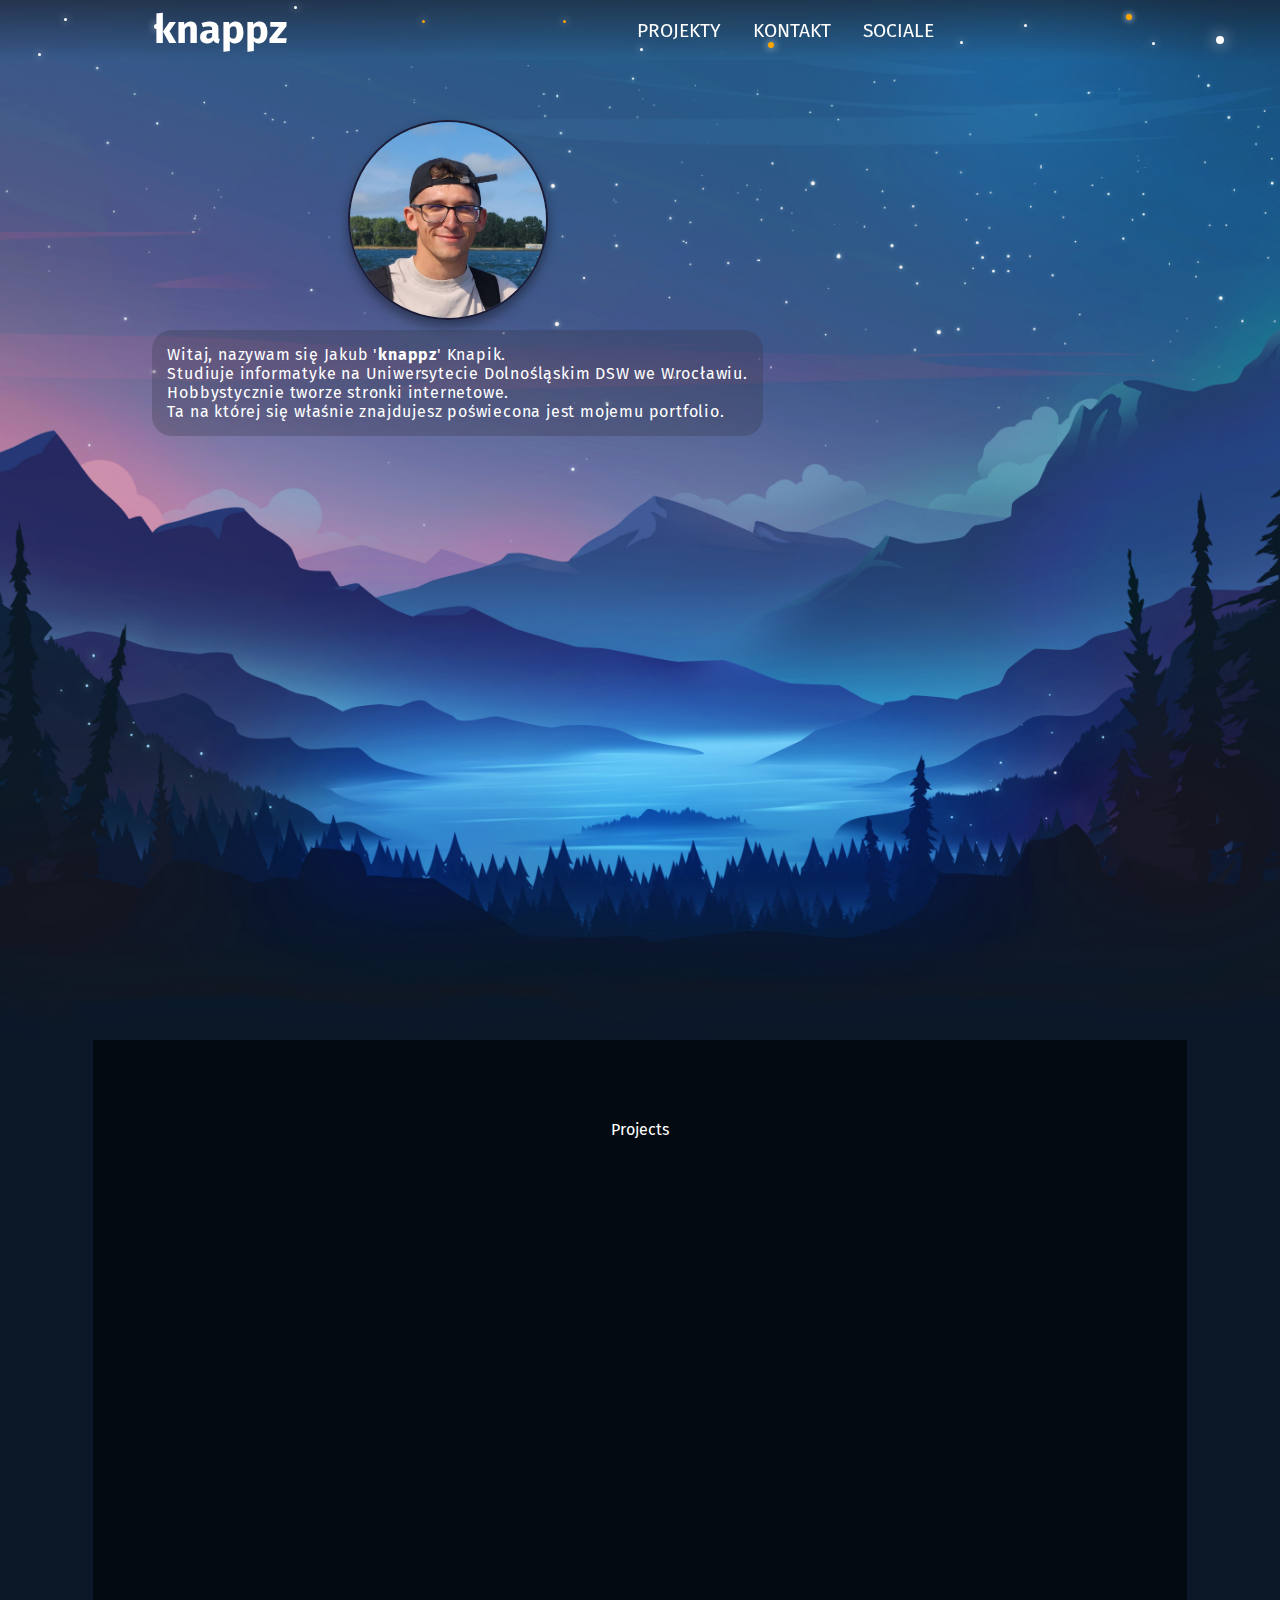
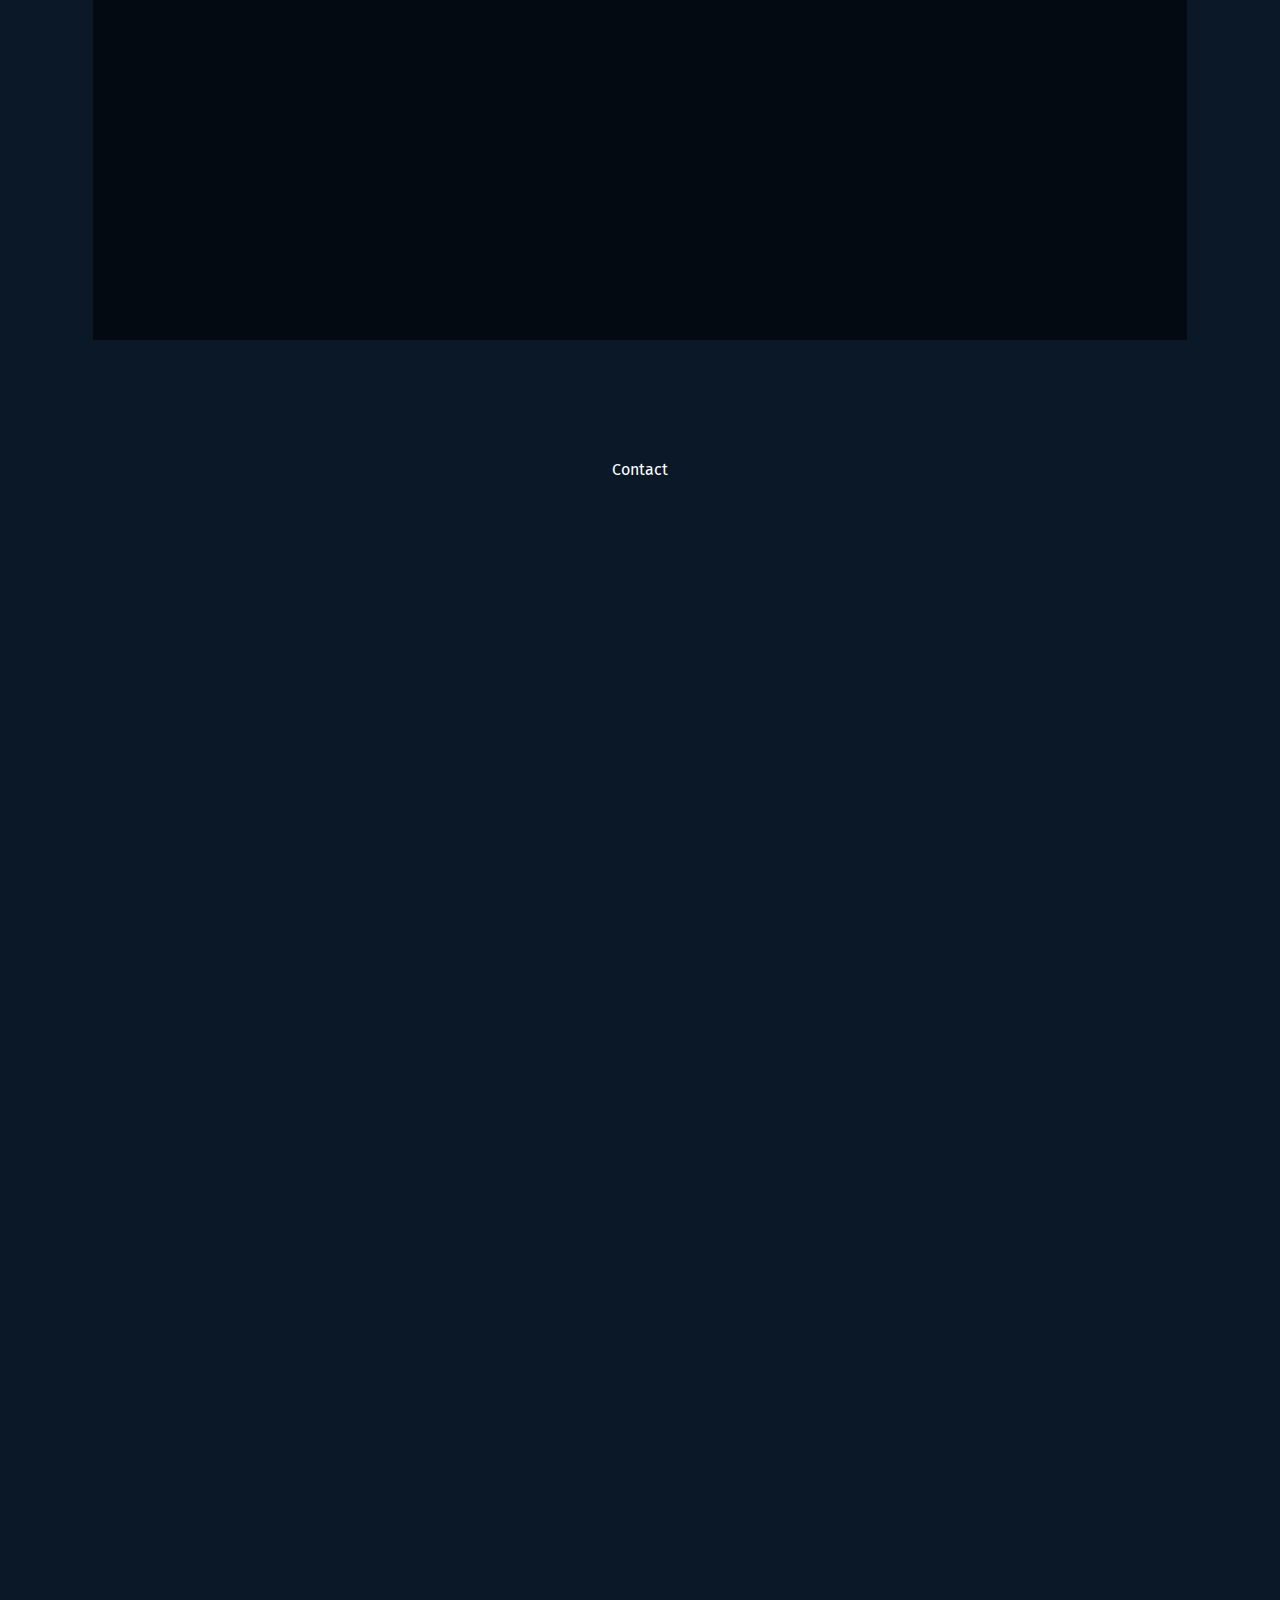
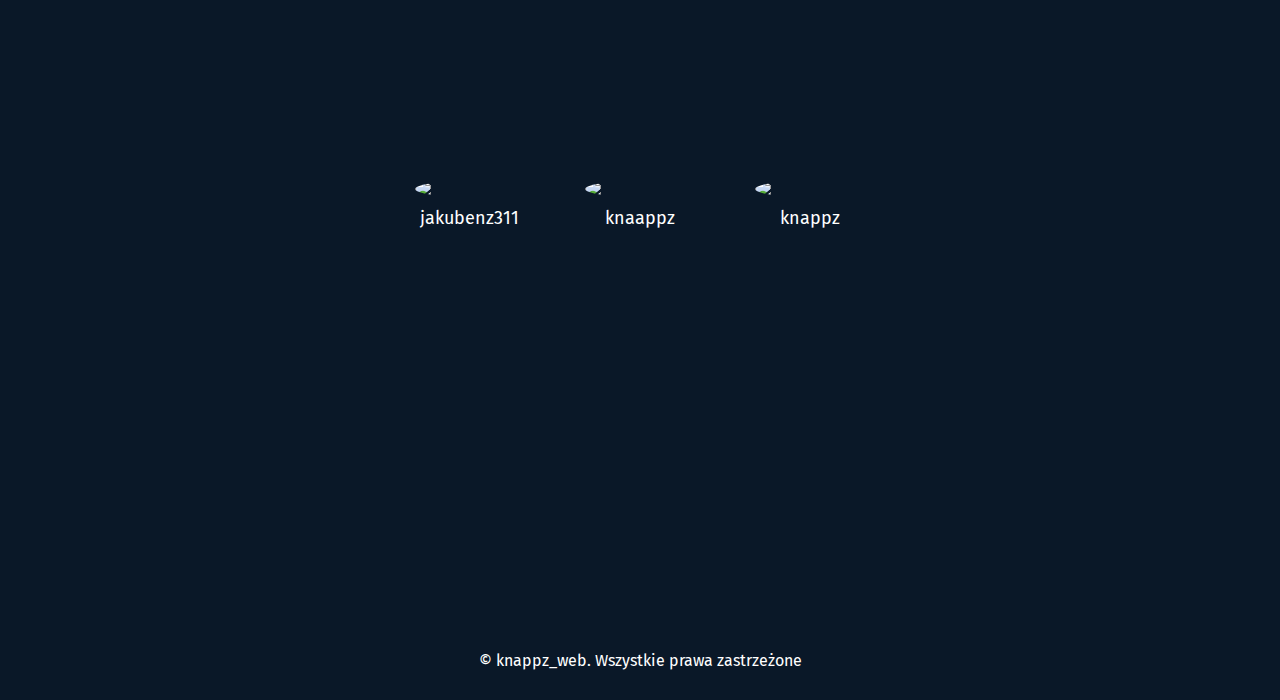
==== index.html @ 723b555d "Podział strony na dwa bloki." ====
<!DOCTYPE html>
<html lang="pl">
<head>
    <meta charset="UTF-8">
    <meta name="viewport" content="width=device-width, initial-scale=1.0">
    <link rel="stylesheet" href="style.css">
    <link rel="stylesheet" href="https://cdnjs.cloudflare.com/ajax/libs/font-awesome/6.4.2/css/all.min.css" 
    integrity="sha512-z3gLpd7yknf1YoNbCzqRKc4qyor8gaKU1qmn+CShxbuBusANI9QpRohGBreCFkKxLhei6S9CQXFEbbKuqLg0DA==" 
    crossorigin="anonymous" referrerpolicy="no-referrer" />
    <link rel="Shortcut icon" href="img/icon.png"/>

    <link rel="preconnect" href="https://fonts.googleapis.com">
    <link rel="preconnect" href="https://fonts.gstatic.com" crossorigin>
    <link href="https://fonts.googleapis.com/css2?family=Cabin&family=Fira+Sans&display=swap" rel="stylesheet">

    <title>knappz_web</title>
</head>
<body>
    

<!-- <div class="moon">

    <div class="dot"></div> 
</div> -->

<header>

<div class="superstar">
    <div class="fallingstar"></div>
</div>

<!-- NAWIGACJA -->
    <div class="navbar">

        <div class="logo">
            <a href="#">knappz</a>
        </div>
        
        <ul class="links">
            <li><a href="#projects">Projekty</a></li>
            <li><a href="#contact">Kontakt</a></li>
            <li><a href="#footer">Sociale</a></li>
        </ul>
        
        <div class="toggle_btn">
            <i class="fa-solid fa-bars"></i>
        </div>
    </div>
    <div class="sky">
        <div class="stars"></div>
        <div class="stars"></div>
        <div class="stars"></div>
        <div class="stars"></div>
        <div class="stars"></div>
        <div class="stars"></div>
        <div class="stars"></div>
        <div class="stars"></div>
        <div class="stars"></div>
        <div class="stars"></div>
        <div class="stars"></div>
        <div class="stars"></div>
        <div class="stars"></div>
    </div>

<!-- MENU RESPONSYWNE -->
    <div class="dropdown_menu">
            <li><a href="#">Home</a></li>
            <li><a href="#projects">Projekty</a></li>
            <li><a href="#contact">Kontakt</a></li>
            <li><a href="#footer">Sociale</a></li>
    </div>
</header>

<!-- MAIN KONTENT -->
<main>
    <section id="home">
        <div class="left-cont">
            <a href="#socials" title="Tak to ja xD">
                <img src="img/profilowe.jpg">
            </a>
            
            <p class="omnie"> Witaj, nazywam się Jakub '<b>knappz</b>' Knapik.<br>
                Studiuje informatyke na Uniwersytecie Dolnośląskim DSW we Wrocławiu.<br>
                Hobbystycznie tworze stronki internetowe. <br>
                Ta na której się właśnie znajdujesz poświecona jest mojemu portfolio.</p>
            
    
            <!-- <p class="omnie">
                Lubie grać w gry.
            </p>
             -->
        
        </div>

        <div class="right-cont">
            <div class="moon">
                <img id="moonImage" src="img/now.png">
            </div>
        </div>
        
    </section>

    <section id="projects">
        Projects
    </section>

    <section id="contact">
        Contact
    </section>  

    <section id="socials">
            <a class="blok ig" href="https://www.instagram.com/jakubenz311/" target="_blank">
                <img src="https://cdn4.iconfinder.com/data/icons/social-media-2210/24/Instagram-512.png">
                <p>jakubenz311</p>
            </a>

            <a class="blok gh" href="https://github.com/knaappz" target="_blank">
                <img src="https://cdn.pixabay.com/photo/2022/01/30/13/33/github-6980894_1280.png">
                <p>knaappz</p>
            </a>

            <a class="blok dc" href="https://discord.com/" target="_blank">
                <img src="https://cdn3.iconfinder.com/data/icons/popular-services-brands-vol-2/512/discord-512.png">
                <p>knappz</p>
            </a>
    </section>

    <div id="footer">
        <p>© knappz_web. Wszystkie prawa zastrzeżone</p>
    </div>

</main>

<!-- SKRYPTY -->
<!-- 1# MENU SKRYPT -->
<script>
    const toggle_btn = document.querySelector('.toggle_btn')
    const toggle_btnIcon = document.querySelector('.toggle_btn i')
    const dropdown_menu = document.querySelector('.dropdown_menu')

    toggle_btn.onclick = function () {
        dropdown_menu.classList.toggle('open')
        const isOpen = dropdown_menu.classList.contains('open')

        toggle_btnIcon.classList = isOpen
        ? 'fa-solid fa-xmark'
        : 'fa-solid fa-bars'
    }
</script>

<!-- ANIMOWANY KSIEZYC -->
<script src="https://code.jquery.com/jquery-3.6.0.min.js"></script>


<script>
    // Tablica z nazwami obrazków
    const imageNames = [
        'sierp2.png',
        'p_kwadra.png',
        'r_garb2.png',
        'pelnia.png',
        'r_garb.png',
        'p_kwadra2.png',
        'sierp.png',
        'now.png'
    ];

    // Pobierz element obrazu
    const moonImage = document.getElementById('moonImage');

    // Indeks aktualnie wyświetlanego obrazu
    let currentIndex = 0;

    // Funkcja do zmiany obrazu co pół godziny
    function changeImage() {
        // Zaktualizuj źródło obrazu
        moonImage.src = `img/${imageNames[currentIndex]}`;
        
        // Przejdź do następnego obrazu lub wróć na początek
        currentIndex = (currentIndex + 1) % imageNames.length;
    }

    // Uruchom funkcję zmiany obrazu co pół godziny (1800 000 ms)
    setInterval(changeImage, 9000);
</script>
</body>
</html>
---- style.css ----
* {
    margin: 0;
    padding: 0;
    box-sizing: border-box;
    font-family: 'Cabin', sans-serif;
    font-family: 'Fira Sans', sans-serif;
}

html {
    scroll-behavior: smooth;
}

body {
    height: 100%;
    background-color: #000;
    background-image: url('img/landscape3.png');
    background-size: cover;
    background-position: center;

    user-select: none;
      -moz-user-select: none; /* Dla przeglądarek opartych na silniku Gecko (Firefox) */
      -webkit-user-select: none; /* Dla przeglądarek opartych na silniku WebKit (Chrome, Safari) */
      -ms-user-select: none;
}

/* Header */

li {
    list-style: none;
}

a {
    text-decoration: none;
    color: #fff;
    font-size: 1.2rem;

}

header {
    z-index: 2;
    padding: 0 2rem;
    position: sticky;
    top: 0;
    background: linear-gradient(
        to bottom,
        rgba(23, 23, 31, 0.555),
        #00000000
    );
    backdrop-filter: blur(35px);
    
}

.sky {
    width: 100%;
    height: 60px;
    position: absolute;
    pointer-events: none;
    left: 0;
    top: 0;
    
}

.stars {
    width: 3px;
    height: 3px;
    border-radius: 20px;
    background-color: #fff;
    box-shadow: 0px 0px 8px #fff;
}

.stars:nth-child(1) {
    left: 5%;
    top: 30%;
    position: absolute;
}

.stars:nth-child(2) {
    left: 50%;
    top: 80%;
    position: absolute;
    
}

.stars:nth-child(3) {
    width: 6px;
    height: 6px;
    box-shadow: 0px 0px 6px #fff;
    left: 88%;
    top: 23%;
    position: absolute;
    background-color: orange;
}

.stars:nth-child(4) {
    width: 5px;
    height: 5px;
    left: 12%;
    top: 40%;
    position: absolute;
}

.stars:nth-child(5) {
    left: 44%;
    top: 34%;
    position: absolute;
    background-color: orange;
}

.stars:nth-child(6) {
    left: 23%;
    top: 10%;
    position: absolute;
}

.stars:nth-child(7) {
    left: 75%;
    top: 68%;
    position: absolute;
    
}

.stars:nth-child(8) {
    left: 3%;
    top: 88%;
    position: absolute;
}

.stars:nth-child(9) {
    left: 33%;
    top: 33%;
    position: absolute;
    background-color: orange;
}

.stars:nth-child(10) {
    
    left: 90%;
    top: 70%;
    position: absolute;
}

.stars:nth-child(11) {
    width: 6px;
    height: 6px;
    left: 60%;
    top: 70%;
    position: absolute;
    background-color: orange;

}

.stars:nth-child(12) {
    left: 80%;
    top: 40%;
    position: absolute;
}

.stars:nth-child(13) {
    width: 8px;
    height: 8px;
    box-shadow: 0 0 15px #fff;
    left: 95%;
    top: 60%;
    position: absolute;
}

.navbar {
    color: #fff;
    width: 80%;
    height: 60px;
    max-width: 1200px;
    margin-top: 0;
    margin-bottom: 20px;
    margin-left: auto;
    margin-right: auto;
    display: flex;
    align-items: center;
    justify-content: space-between;

} 

.navbar .logo a {
    font-size: 2.5rem;
    font-weight: bold;
}

.navbar .links {
    display: flex;
    justify-content: center;
    width: 70%;
    gap: 2rem;
    border-radius: 20px;
    padding: 0.5rem 3rem;
    text-transform: uppercase; 
}

.navbar a{
    transition: 0.4s;
    color: #fff;
}
.navbar a:hover {
    color: orange;
}

.navbar .toggle_btn {
    color: #fff;
    font-size:  1.5rem;
    cursor: pointer;
    display: none;
}


/* Dropdown menu */
.dropdown_menu {
    display: none;
    position: absolute;
    right: 2rem;
    top: 60px;
    width: 200px;
    height: 0;
    background-color: rgba(53, 53, 69, 0.607);
    border-radius: 10px;
    overflow: hidden;
    transition: height 0.2s cubic-bezier(0.175, 0.885, 0.32, 1.275);
    text-transform: uppercase;
    
    
    
}

/* Dodaj kolor czcionki dla hover wewnątrz dropdown menu */
.dropdown_menu.open {
    height: 180px;
    
}


.dropdown_menu li {
    padding: 0.7rem;
    display: flex;
    align-items: center;
    justify-content: center;
    transition: 0.5s;
}

.dropdown_menu li a {
    transition: 0.4s;
}

.dropdown_menu li a:hover {
    color: orange;
}

/* Home */

main {
    padding: 0 2rem;
    display: flex;
    flex-direction: column;
    align-items: center;
}

#home {
    height: 100vh;
    width: 100%;
    border-radius: 20px;
    margin: 20px auto;
    color: #fff;
    display: flex;
    flex-direction: column;
    flex-wrap: wrap;
    align-content: center;
    
}

#home h1 {
    font-size: 3rem;
    margin-bottom: 1rem;
}

/* LEWY KONTENER */

.left-cont {
    width: 70%;
    height: 100vh;
    padding: 20px;
    display: flex;
    justify-content: space-around;
    align-items: center;
    flex-direction: row;
    align-content: flex-start;
    flex-wrap: wrap;
}

.left-cont img {
    z-index: 1;
    position: static;
    width: 200px;
    border-radius: 50%;
    border: 2px solid rgb(28, 28, 54);
    cursor: pointer;
    margin-right: 20px;
    transition: 0.5s;
    box-shadow: 0px 6px 12px rgba(0, 0, 0, 0.405);
}

.left-cont a {
    
}

.left-cont img:hover{
    scale: 0.95;
    rotate: -2deg;
    border: 2px solid orange;
}

.left-cont img:active {
    scale: 1.05;
}

.omnie {
    
    font-size: 16px;
    padding: 15px;
    letter-spacing: 0.8px;
    background-color: rgba(53, 53, 69, 0.298);
    border-radius: 20px;
    margin-top: 5px;
}


/* PRAWY KONTENER */

.right-cont {
    width: 30%;
    height: 100vh;
    display: flex;
    justify-content: center;
}

.moon {
    width: 200px;
    height: 200px;
    overflow: hidden;
    display: flex;
    align-items: center;
    justify-content: center;

}

#moonImage {
    width: 100px;
    border-radius: 50%;
    transition: 0.5s;
    
}

#projects, #contact {
    height: 100vh;
    width: 90%;
    display: flex;
    color: #fff;
    justify-content: center;
    margin: 20px auto;
    
    padding-top: 80px;
    
}

#projects {
    background-color: #0000008e;
}

#socials {
    height: 100vh;
    width: 90%;
    color: #fff;
    margin: 20px auto 0 auto;
    border-radius: 20px;
    padding-top: 60px;
    display: flex;
    flex-direction: row;
    flex-wrap: wrap;
    justify-content: center;
    align-content: center;
}

.blok img {
    width: 130px;
    border-radius: 50%;
    padding: 10px;
}

.blok {
    width: 150px;
    height: 150px;
    display: flex;
    flex-direction: column;
    justify-content: center;
    align-items: center;
    transition: 0.4s;
    margin: 10px;
}

.blok p {
    font-size: 18px;
}

.ig:hover {
    color: rgb(247, 131, 6);

}

.dc:hover {
    color: #7289da

}

.gh:hover {
    color: #6f6e6e;
    

}

.blok:hover {
    scale: 1.1;
    transform: translateY(-15px);
}


#footer {
    width: 100%;
    height: 80px;
    color: white;
    display: flex;
    justify-content: center;
    align-items: center;
}


/* Responsive */
@media (max-width: 992px) {
    .navbar .links,
    .navbar .action_btn {
        display: none;
    }

    .navbar .toggle_btn {
        display: block;
    }

    .dropdown_menu {
        display: block;
    }
}

@media (max-width: 576px) {
    .dropdown_menu {
        left: 2rem;
        width: unset;
    }
    .blok {
        margin: 0;
        padding: 0;
    }
    footer {
        text-align: left;
    }
    .blok:hover {
        scale: 1.0;
        transform: translateY(0);
    }
    .profile p {
    font-size: 14px;
        
    }
}
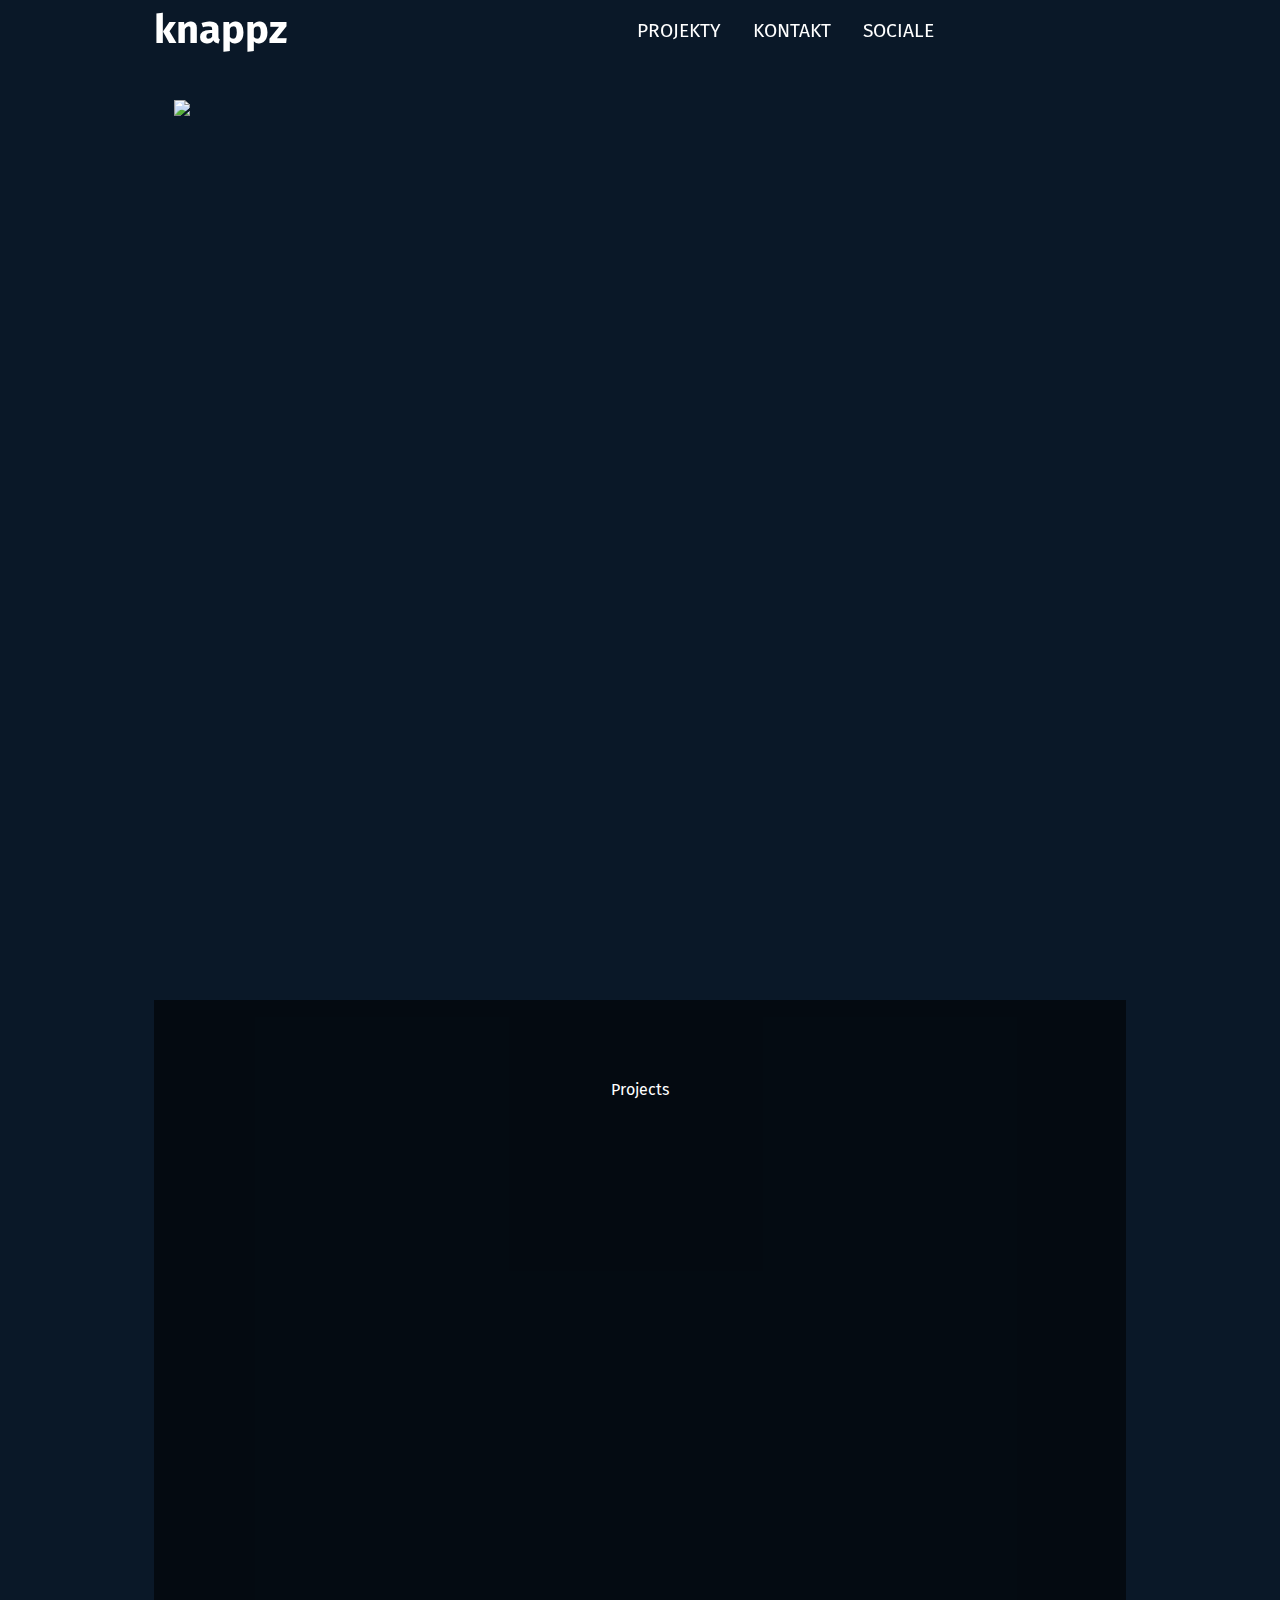
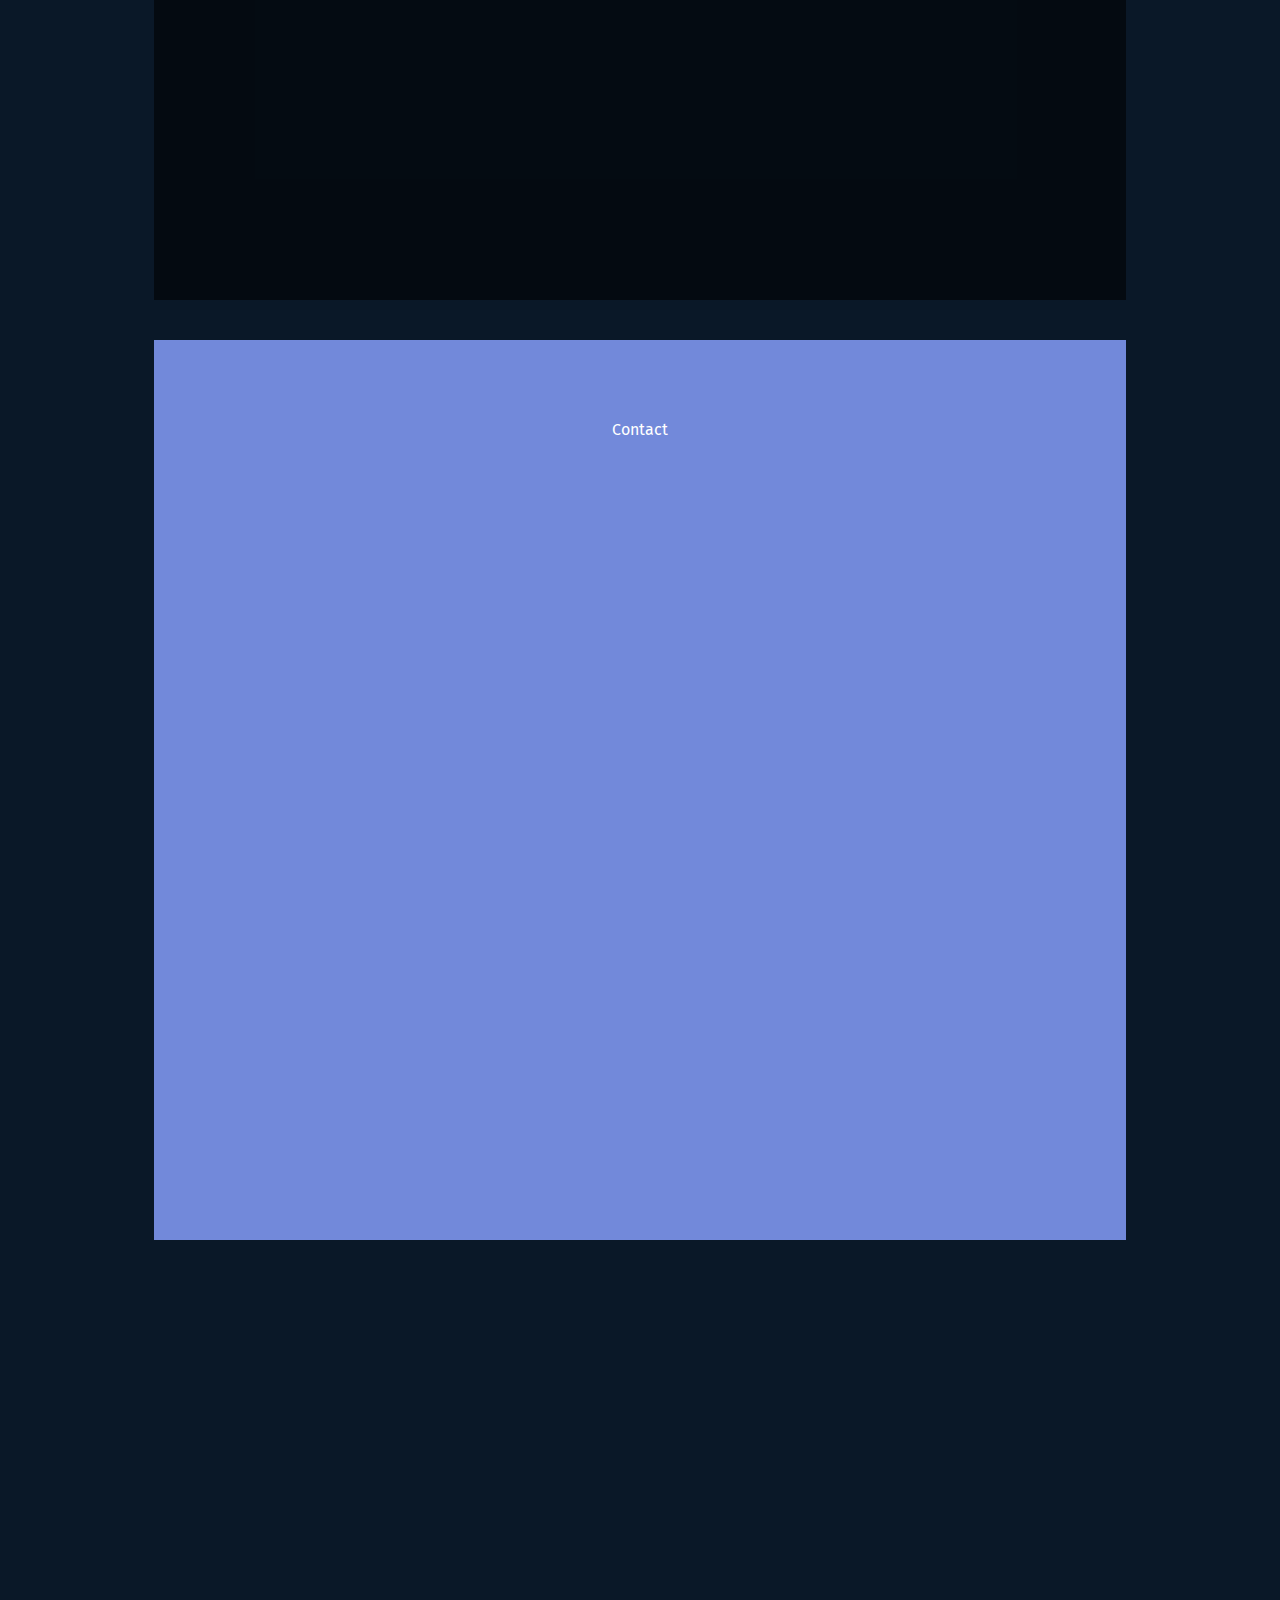
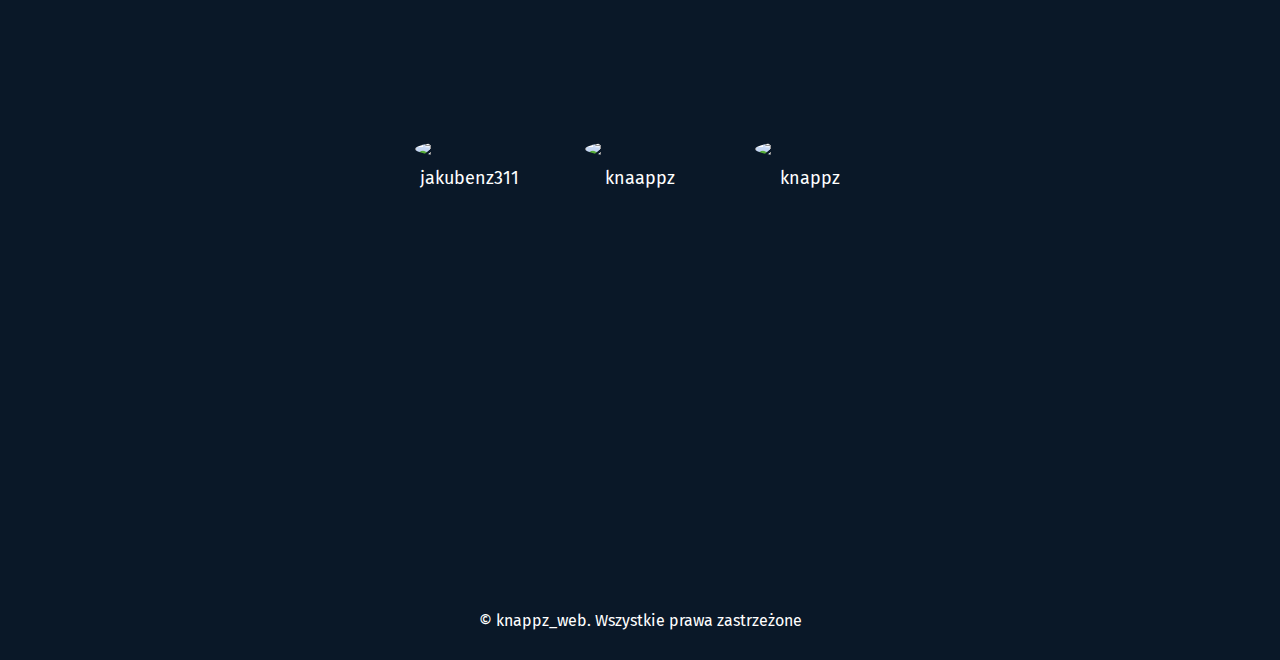
==== commit e6c14ea0: "Dodanie pól tekstowych." ====
--- a/index.html
+++ b/index.html
@@ -16,18 +16,8 @@
     <title>knappz_web</title>
 </head>
 <body>
-    
-
-<!-- <div class="moon">
-
-    <div class="dot"></div> 
-</div> -->
 
 <header>
-
-<div class="superstar">
-    <div class="fallingstar"></div>
-</div>
 
 <!-- NAWIGACJA -->
     <div class="navbar">
@@ -46,21 +36,7 @@
             <i class="fa-solid fa-bars"></i>
         </div>
     </div>
-    <div class="sky">
-        <div class="stars"></div>
-        <div class="stars"></div>
-        <div class="stars"></div>
-        <div class="stars"></div>
-        <div class="stars"></div>
-        <div class="stars"></div>
-        <div class="stars"></div>
-        <div class="stars"></div>
-        <div class="stars"></div>
-        <div class="stars"></div>
-        <div class="stars"></div>
-        <div class="stars"></div>
-        <div class="stars"></div>
-    </div>
+    
 
 <!-- MENU RESPONSYWNE -->
     <div class="dropdown_menu">
@@ -74,30 +50,30 @@
 <!-- MAIN KONTENT -->
 <main>
     <section id="home">
-        <div class="left-cont">
-            <a href="#socials" title="Tak to ja xD">
-                <img src="img/profilowe.jpg">
-            </a>
-            
-            <p class="omnie"> Witaj, nazywam się Jakub '<b>knappz</b>' Knapik.<br>
-                Studiuje informatyke na Uniwersytecie Dolnośląskim DSW we Wrocławiu.<br>
-                Hobbystycznie tworze stronki internetowe. <br>
-                Ta na której się właśnie znajdujesz poświecona jest mojemu portfolio.</p>
-            
-    
-            <!-- <p class="omnie">
-                Lubie grać w gry.
-            </p>
-             -->
-        
+
+        <div class="container">
+
+            <div class="card">
+                <img src="img/planet2.png">
+            </div>                  
+
+            <div class="opis">
+                <p> There are many variations of passages of Lorem Ipsum available, <br>
+                    but the majority have suffered alteration in some form, by injected humour, <br>
+                    or randomised words which don't look even slightly believable. <br>
+                </p>
+                
+                <p>If you are going to use a passage of Lorem Ipsum, you need to be sure <br>
+                    there isn't anything embarrassing hidden in the middle of text. <br>
+                    All the Lorem Ipsum generators on the Internet tend to repeat predefined chunks as necessary, <br>
+                </p>
+                
+                    
+                
+            </div>
+
         </div>
 
-        <div class="right-cont">
-            <div class="moon">
-                <img id="moonImage" src="img/now.png">
-            </div>
-        </div>
-        
     </section>
 
     <section id="projects">
@@ -130,6 +106,7 @@
     </div>
 
 </main>
+
 
 <!-- SKRYPTY -->
 <!-- 1# MENU SKRYPT -->
@@ -183,5 +160,6 @@
     // Uruchom funkcję zmiany obrazu co pół godziny (1800 000 ms)
     setInterval(changeImage, 9000);
 </script>
+
 </body>
 </html>--- a/style.css
+++ b/style.css
@@ -12,8 +12,8 @@
 
 body {
     height: 100%;
-    background-color: #000;
-    background-image: url('img/landscape3.png');
+    background-color: #0a1828;
+    background-image: url('img/landscape2.png');
     background-size: cover;
     background-position: center;
 
@@ -23,8 +23,6 @@
       -ms-user-select: none;
 }
 
-/* Header */
-
 li {
     list-style: none;
 }
@@ -33,135 +31,15 @@
     text-decoration: none;
     color: #fff;
     font-size: 1.2rem;
-
-}
+}
+
+/* Header */
 
 header {
     z-index: 2;
     padding: 0 2rem;
     position: sticky;
     top: 0;
-    background: linear-gradient(
-        to bottom,
-        rgba(23, 23, 31, 0.555),
-        #00000000
-    );
-    backdrop-filter: blur(35px);
-    
-}
-
-.sky {
-    width: 100%;
-    height: 60px;
-    position: absolute;
-    pointer-events: none;
-    left: 0;
-    top: 0;
-    
-}
-
-.stars {
-    width: 3px;
-    height: 3px;
-    border-radius: 20px;
-    background-color: #fff;
-    box-shadow: 0px 0px 8px #fff;
-}
-
-.stars:nth-child(1) {
-    left: 5%;
-    top: 30%;
-    position: absolute;
-}
-
-.stars:nth-child(2) {
-    left: 50%;
-    top: 80%;
-    position: absolute;
-    
-}
-
-.stars:nth-child(3) {
-    width: 6px;
-    height: 6px;
-    box-shadow: 0px 0px 6px #fff;
-    left: 88%;
-    top: 23%;
-    position: absolute;
-    background-color: orange;
-}
-
-.stars:nth-child(4) {
-    width: 5px;
-    height: 5px;
-    left: 12%;
-    top: 40%;
-    position: absolute;
-}
-
-.stars:nth-child(5) {
-    left: 44%;
-    top: 34%;
-    position: absolute;
-    background-color: orange;
-}
-
-.stars:nth-child(6) {
-    left: 23%;
-    top: 10%;
-    position: absolute;
-}
-
-.stars:nth-child(7) {
-    left: 75%;
-    top: 68%;
-    position: absolute;
-    
-}
-
-.stars:nth-child(8) {
-    left: 3%;
-    top: 88%;
-    position: absolute;
-}
-
-.stars:nth-child(9) {
-    left: 33%;
-    top: 33%;
-    position: absolute;
-    background-color: orange;
-}
-
-.stars:nth-child(10) {
-    
-    left: 90%;
-    top: 70%;
-    position: absolute;
-}
-
-.stars:nth-child(11) {
-    width: 6px;
-    height: 6px;
-    left: 60%;
-    top: 70%;
-    position: absolute;
-    background-color: orange;
-
-}
-
-.stars:nth-child(12) {
-    left: 80%;
-    top: 40%;
-    position: absolute;
-}
-
-.stars:nth-child(13) {
-    width: 8px;
-    height: 8px;
-    box-shadow: 0 0 15px #fff;
-    left: 95%;
-    top: 60%;
-    position: absolute;
 }
 
 .navbar {
@@ -208,7 +86,6 @@
     cursor: pointer;
     display: none;
 }
-
 
 /* Dropdown menu */
 .dropdown_menu {
@@ -223,17 +100,11 @@
     overflow: hidden;
     transition: height 0.2s cubic-bezier(0.175, 0.885, 0.32, 1.275);
     text-transform: uppercase;
-    
-    
-    
-}
-
-/* Dodaj kolor czcionki dla hover wewnątrz dropdown menu */
+}
+
 .dropdown_menu.open {
     height: 180px;
-    
-}
-
+}
 
 .dropdown_menu li {
     padding: 0.7rem;
@@ -251,7 +122,7 @@
     color: orange;
 }
 
-/* Home */
+/* Home/Main */
 
 main {
     padding: 0 2rem;
@@ -262,15 +133,14 @@
 
 #home {
     height: 100vh;
-    width: 100%;
+    width: 80%;
     border-radius: 20px;
-    margin: 20px auto;
+    margin: 0px auto;
     color: #fff;
     display: flex;
     flex-direction: column;
     flex-wrap: wrap;
-    align-content: center;
-    
+    align-content: center;   
 }
 
 #home h1 {
@@ -278,97 +148,106 @@
     margin-bottom: 1rem;
 }
 
-/* LEWY KONTENER */
-
-.left-cont {
-    width: 70%;
-    height: 100vh;
-    padding: 20px;
-    display: flex;
-    justify-content: space-around;
-    align-items: center;
+/* KONTENER */
+
+.container {
+    min-width: 50%;
+    width: 100%;
+    border-radius: 20px; 
+    display: flex;
     flex-direction: row;
-    align-content: flex-start;
     flex-wrap: wrap;
 }
 
-.left-cont img {
-    z-index: 1;
-    position: static;
-    width: 200px;
-    border-radius: 50%;
-    border: 2px solid rgb(28, 28, 54);
-    cursor: pointer;
-    margin-right: 20px;
-    transition: 0.5s;
-    box-shadow: 0px 6px 12px rgba(0, 0, 0, 0.405);
-}
-
-.left-cont a {
-    
-}
-
-.left-cont img:hover{
-    scale: 0.95;
-    rotate: -2deg;
-    border: 2px solid orange;
-}
-
-.left-cont img:active {
-    scale: 1.05;
-}
-
-.omnie {
-    
-    font-size: 16px;
-    padding: 15px;
-    letter-spacing: 0.8px;
-    background-color: rgba(53, 53, 69, 0.298);
+.container img {
+    margin: 10px;
+}
+
+.opis {
+    width: 100%;
+    display: flex;
+    justify-content: center;
+    animation: fadeInUp 4s ease-in-out 0.9s forwards;
+  }
+  
+  .opis {
+    width: 100%;
+    display: flex;
+    justify-content: center;
+    flex-direction: column;
+    align-items: center;
+  }
+  
+  .opis p {
+    opacity: 0;
+    margin: 10px;
+    padding: 10px;
+    width: 400px;
+    backdrop-filter: blur(10px);
+    box-shadow: 2px 2px 10px rgba(0, 0, 0, 0.161) ;
     border-radius: 20px;
-    margin-top: 5px;
-}
-
-
-/* PRAWY KONTENER */
-
-.right-cont {
-    width: 30%;
-    height: 100vh;
-    display: flex;
-    justify-content: center;
-}
-
-.moon {
-    width: 200px;
-    height: 200px;
+    animation: fadeInText1 1s ease-in-out forwards;
+  }
+
+  .opis p {
+    opacity: 0;
+    animation: fadeInText 2s ease-in-out forwards;
+  }
+  
+  .opis p:nth-child(1) {
+    animation-delay: 0.5s;
+  }
+  
+  .opis p:nth-child(2) {
+    animation-delay: 1.5s;
+  }
+ 
+  @keyframes fadeInText {
+    0% {
+      opacity: 0;
+      transform: translateY(150px);
+    }
+    100% {
+      opacity: 1;
+      transform: translateY(-50px);
+      
+    }
+  }
+  
+
+/* KARTA */
+
+.card {
+    margin: 10px;
+    position: relative;
+    width: 100%;
+    display: flex;
+    justify-content: flex-start;
     overflow: hidden;
-    display: flex;
-    align-items: center;
-    justify-content: center;
-
-}
-
-#moonImage {
-    width: 100px;
-    border-radius: 50%;
-    transition: 0.5s;
-    
-}
+}
+  
+.card img {
+    width: 300px;
+}
+
 
 #projects, #contact {
     height: 100vh;
-    width: 90%;
+    width: 80%;
     display: flex;
     color: #fff;
     justify-content: center;
     margin: 20px auto;
-    
     padding-top: 80px;
     
 }
 
 #projects {
     background-color: #0000008e;
+}
+
+#contact {
+    background-color: #7289da;
 }
 
 #socials {
@@ -474,4 +353,13 @@
     font-size: 14px;
         
     }
+    #home {
+        width: unset;
+    }
+
+    .card {
+        display: flex;
+        justify-content: center;
+    }
+
 }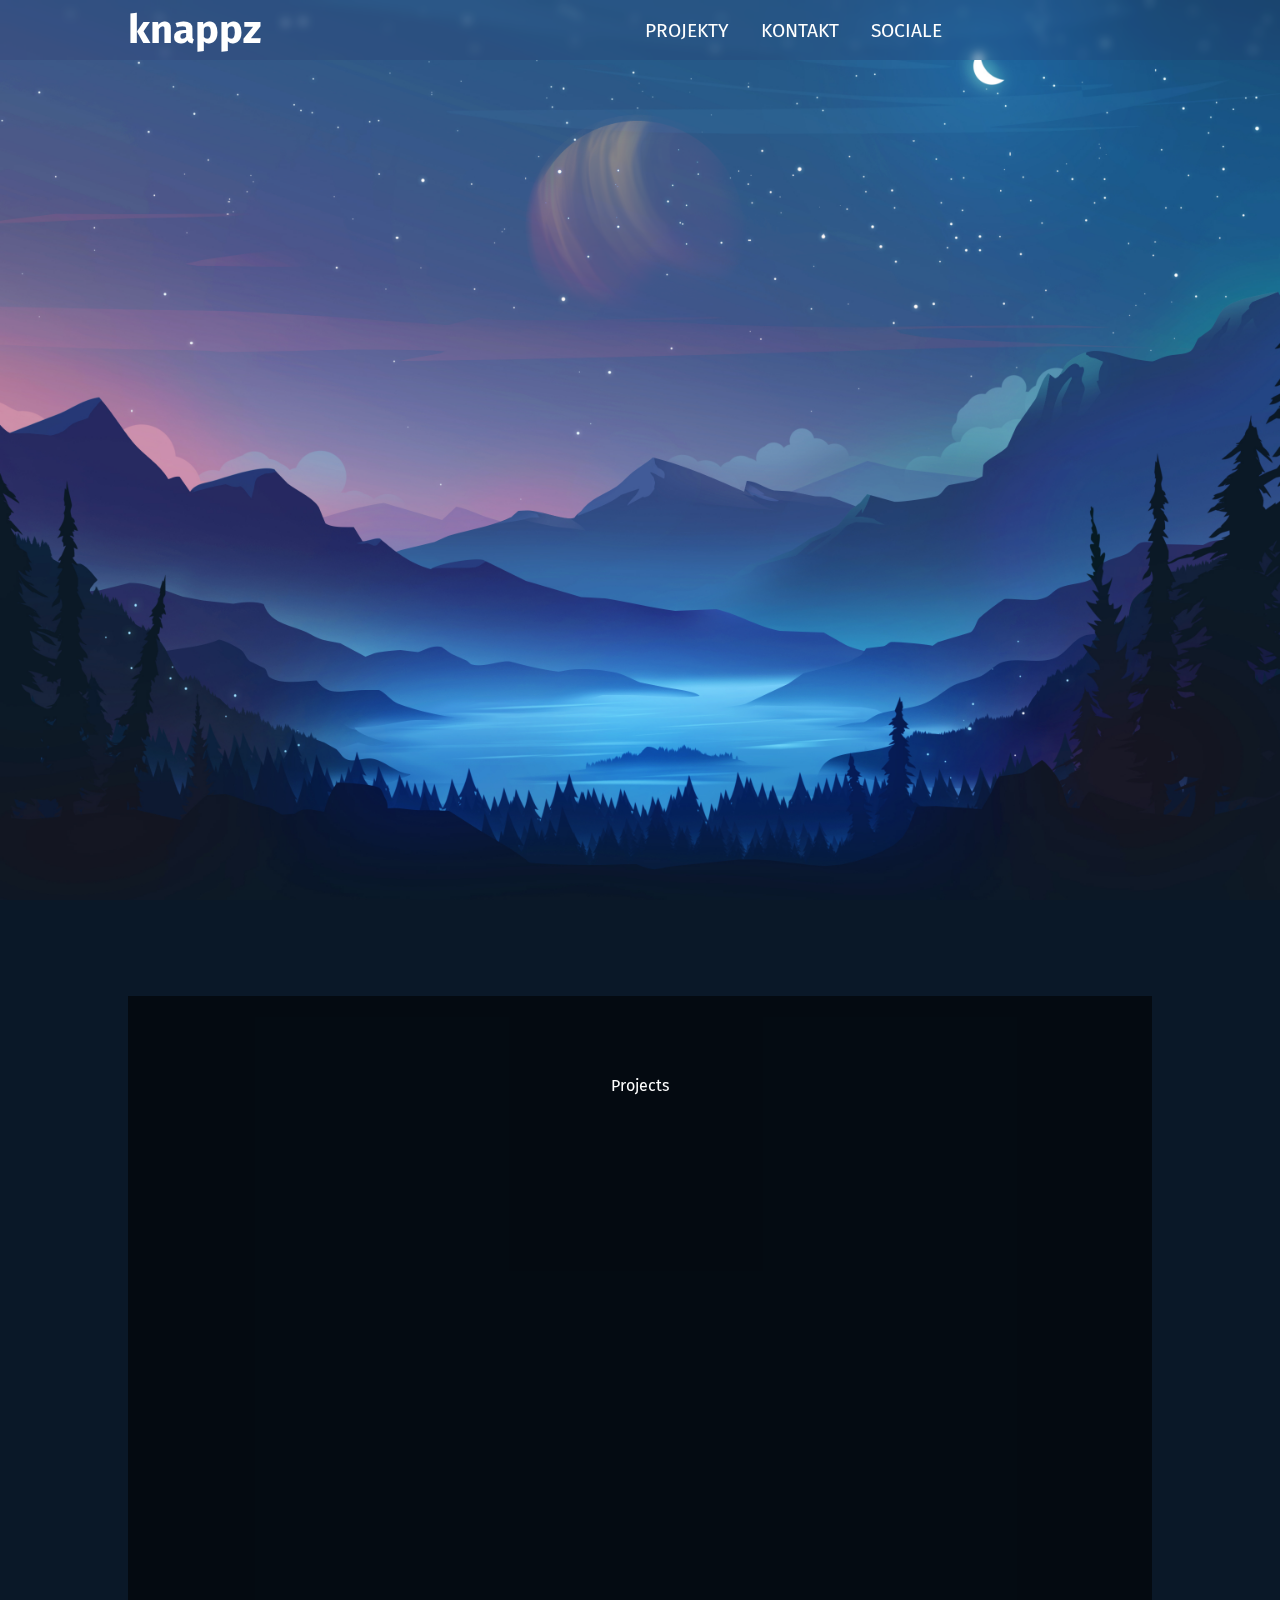
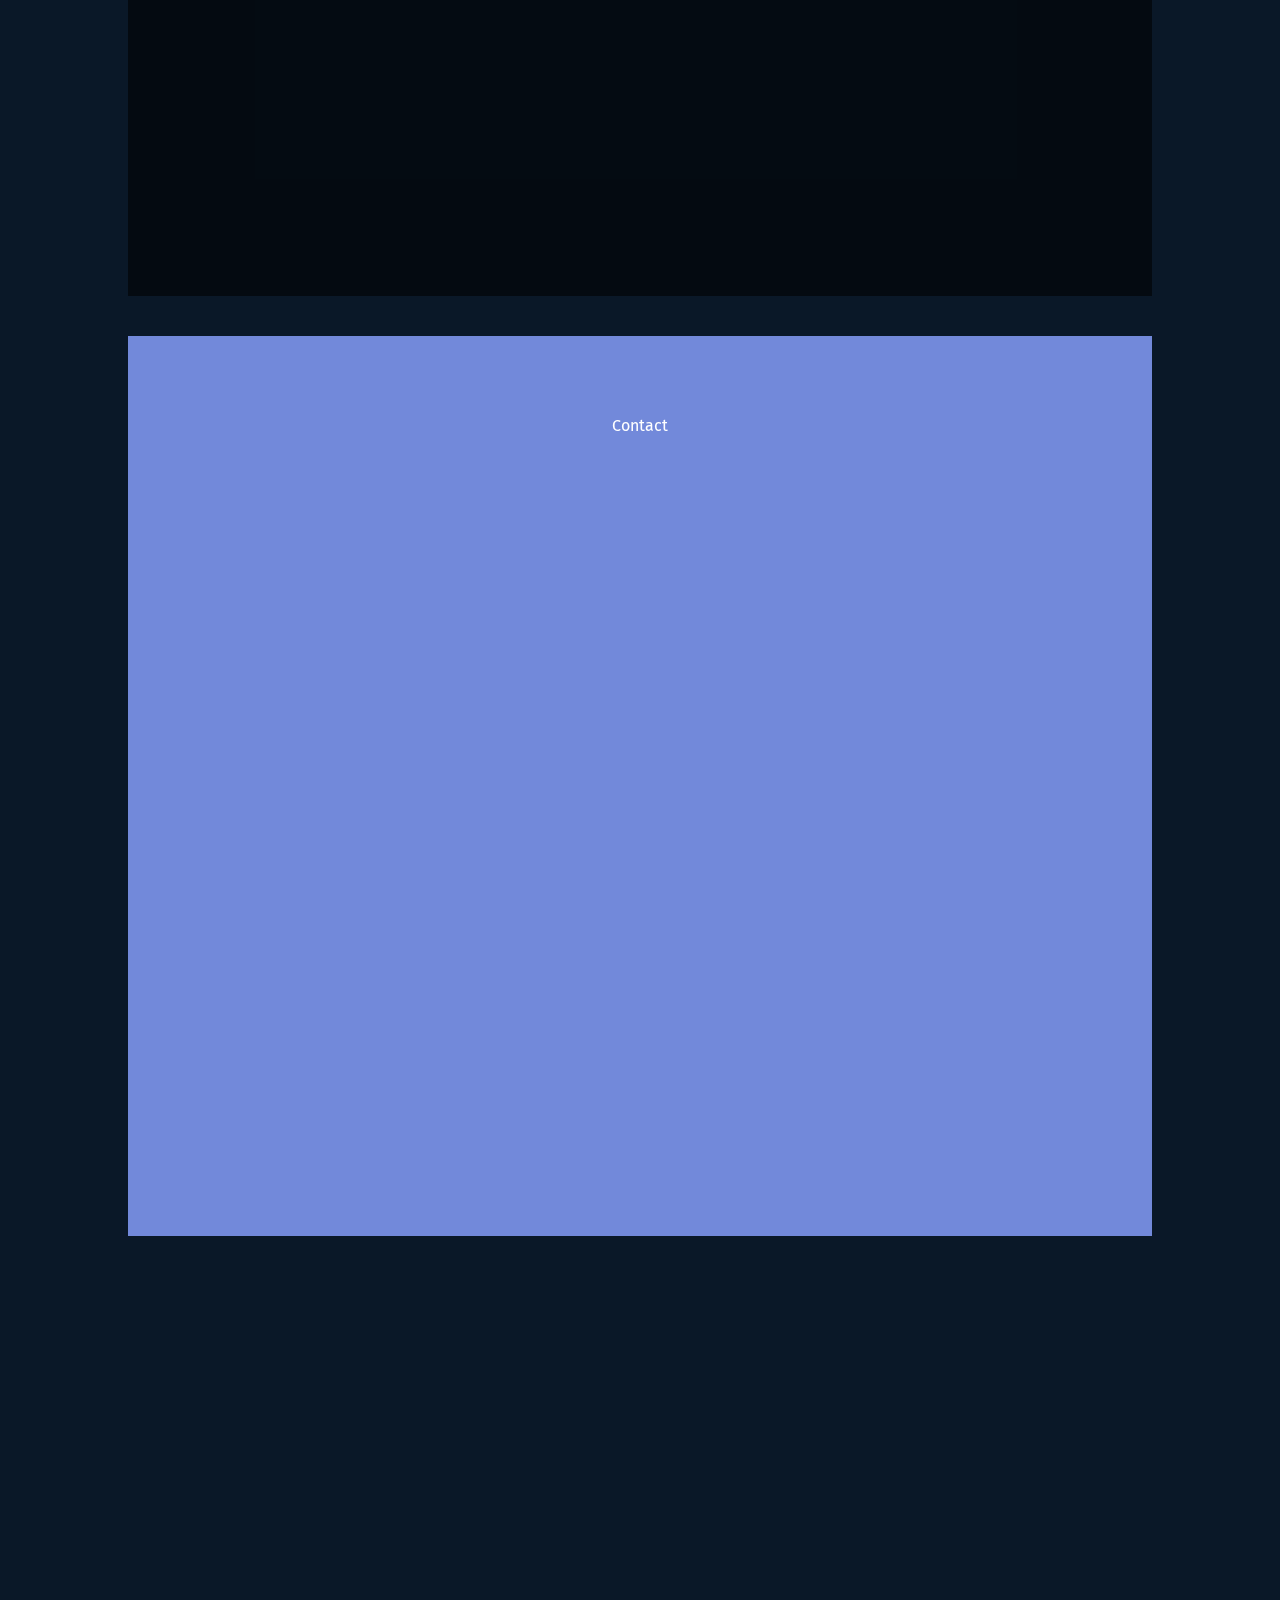
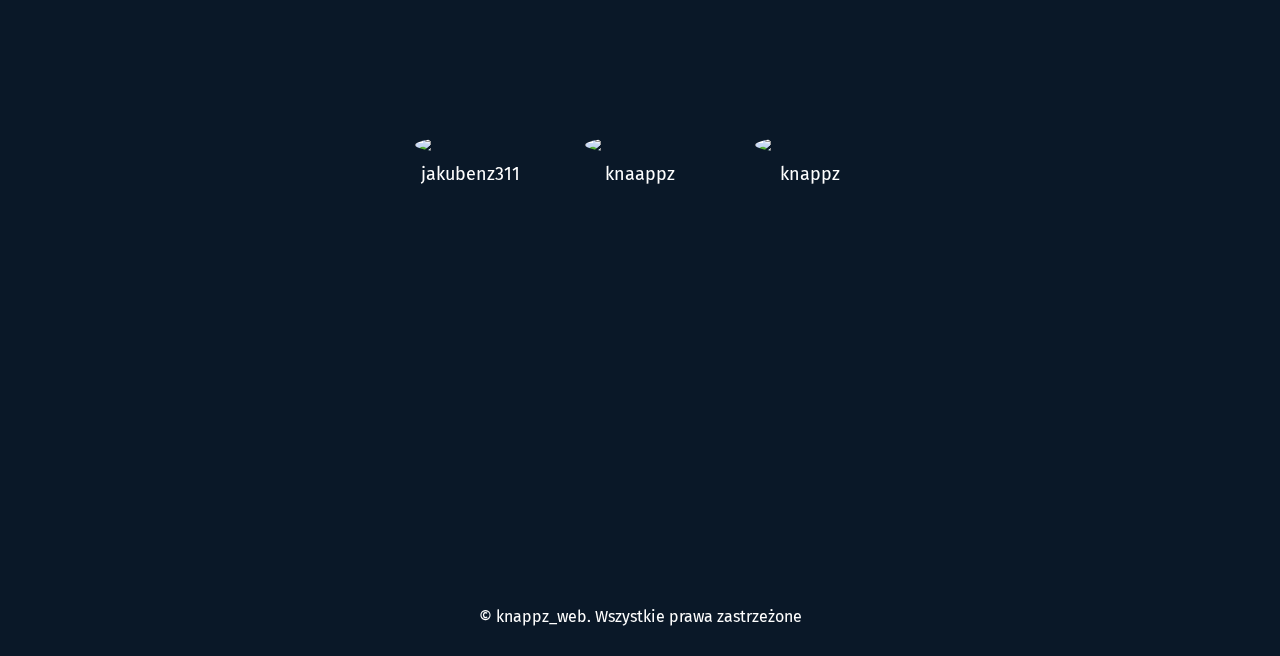
==== commit ced8ff49: "Poprawa tła, lepsza responsywność na telefonach (z wyjątkiem Folda)." ====
--- a/index.html
+++ b/index.html
@@ -16,45 +16,48 @@
     <title>knappz_web</title>
 </head>
 <body>
-
+<section class="back">
+    
+</section>
 <header>
-
-<!-- NAWIGACJA -->
+        <!-- NAWIGACJA -->
     <div class="navbar">
-
+            
         <div class="logo">
             <a href="#">knappz</a>
         </div>
-        
+                    
         <ul class="links">
             <li><a href="#projects">Projekty</a></li>
             <li><a href="#contact">Kontakt</a></li>
             <li><a href="#footer">Sociale</a></li>
         </ul>
-        
+                    
         <div class="toggle_btn">
             <i class="fa-solid fa-bars"></i>
         </div>
+    
     </div>
-    
-
-<!-- MENU RESPONSYWNE -->
+                
+            
+        <!-- MENU RESPONSYWNE -->
     <div class="dropdown_menu">
-            <li><a href="#">Home</a></li>
-            <li><a href="#projects">Projekty</a></li>
-            <li><a href="#contact">Kontakt</a></li>
-            <li><a href="#footer">Sociale</a></li>
+        <li><a href="#">Home</a></li>
+        <li><a href="#projects">Projekty</a></li>
+        <li><a href="#contact">Kontakt</a></li>
+        <li><a href="#footer">Sociale</a></li>
     </div>
+                
 </header>
 
 <!-- MAIN KONTENT -->
 <main>
+    
     <section id="home">
-
         <div class="container">
 
             <div class="card">
-                <img src="img/planet2.png">
+                <img src="img/planet3.png">
             </div>                  
 
             <div class="opis">
@@ -62,19 +65,16 @@
                     but the majority have suffered alteration in some form, by injected humour, <br>
                     or randomised words which don't look even slightly believable. <br>
                 </p>
-                
                 <p>If you are going to use a passage of Lorem Ipsum, you need to be sure <br>
                     there isn't anything embarrassing hidden in the middle of text. <br>
                     All the Lorem Ipsum generators on the Internet tend to repeat predefined chunks as necessary, <br>
                 </p>
-                
-                    
-                
             </div>
-
         </div>
 
     </section>
+    
+    
 
     <section id="projects">
         Projects
@@ -85,26 +85,25 @@
     </section>  
 
     <section id="socials">
-            <a class="blok ig" href="https://www.instagram.com/jakubenz311/" target="_blank">
-                <img src="https://cdn4.iconfinder.com/data/icons/social-media-2210/24/Instagram-512.png">
-                <p>jakubenz311</p>
-            </a>
+                <a class="blok ig" href="https://www.instagram.com/jakubenz311/" target="_blank">
+                    <img src="https://cdn4.iconfinder.com/data/icons/social-media-2210/24/Instagram-512.png">
+                    <p>jakubenz311</p>
+                </a>
 
-            <a class="blok gh" href="https://github.com/knaappz" target="_blank">
-                <img src="https://cdn.pixabay.com/photo/2022/01/30/13/33/github-6980894_1280.png">
-                <p>knaappz</p>
-            </a>
+                <a class="blok gh" href="https://github.com/knaappz" target="_blank">
+                    <img src="https://cdn.pixabay.com/photo/2022/01/30/13/33/github-6980894_1280.png">
+                    <p>knaappz</p>
+                </a>
 
-            <a class="blok dc" href="https://discord.com/" target="_blank">
-                <img src="https://cdn3.iconfinder.com/data/icons/popular-services-brands-vol-2/512/discord-512.png">
-                <p>knappz</p>
-            </a>
+                <a class="blok dc" href="https://discord.com/" target="_blank">
+                    <img src="https://cdn3.iconfinder.com/data/icons/popular-services-brands-vol-2/512/discord-512.png">
+                    <p>knappz</p>
+                </a>
     </section>
 
     <div id="footer">
-        <p>© knappz_web. Wszystkie prawa zastrzeżone</p>
+            <p>© knappz_web. Wszystkie prawa zastrzeżone</p>
     </div>
-
 </main>
 
 
--- a/style.css
+++ b/style.css
@@ -11,11 +11,8 @@
 }
 
 body {
-    height: 100%;
+    width: 100%;
     background-color: #0a1828;
-    background-image: url('img/landscape2.png');
-    background-size: cover;
-    background-position: center;
 
     user-select: none;
       -moz-user-select: none; /* Dla przeglądarek opartych na silniku Gecko (Firefox) */
@@ -23,6 +20,15 @@
       -ms-user-select: none;
 }
 
+.back {
+    position: absolute;
+    width: 100%;
+    height: 100vh;
+    background-image: url(img/landscape.jpeg);
+    background-position: center;
+    background-size: cover;
+}
+
 li {
     list-style: none;
 }
@@ -36,10 +42,12 @@
 /* Header */
 
 header {
-    z-index: 2;
-    padding: 0 2rem;
+    width: 100%;
+    z-index: 3;
     position: sticky;
     top: 0;
+    background: #2b2b5b29;
+    backdrop-filter: blur(5px);
 }
 
 .navbar {
@@ -48,12 +56,13 @@
     height: 60px;
     max-width: 1200px;
     margin-top: 0;
-    margin-bottom: 20px;
     margin-left: auto;
     margin-right: auto;
     display: flex;
     align-items: center;
     justify-content: space-between;
+    gap: 7rem;
+
 
 } 
 
@@ -123,9 +132,8 @@
 }
 
 /* Home/Main */
-
 main {
-    padding: 0 2rem;
+    width: 100%;
     display: flex;
     flex-direction: column;
     align-items: center;
@@ -133,18 +141,17 @@
 
 #home {
     height: 100vh;
-    width: 80%;
-    border-radius: 20px;
+    width: 100%;
     margin: 0px auto;
     color: #fff;
     display: flex;
     flex-direction: column;
     flex-wrap: wrap;
-    align-content: center;   
-}
-
-#home h1 {
-    font-size: 3rem;
+    align-content: center;
+}
+
+#home {
+    font-size: 1rem;
     margin-bottom: 1rem;
 }
 
@@ -182,7 +189,7 @@
     opacity: 0;
     margin: 10px;
     padding: 10px;
-    width: 400px;
+    max-width: 400px;
     backdrop-filter: blur(10px);
     box-shadow: 2px 2px 10px rgba(0, 0, 0, 0.161) ;
     border-radius: 20px;
@@ -222,12 +229,15 @@
     position: relative;
     width: 100%;
     display: flex;
-    justify-content: flex-start;
+    justify-content: center;
     overflow: hidden;
 }
   
 .card img {
     width: 300px;
+   
+    mix-blend-mode:lighten;
+
 }
 
 
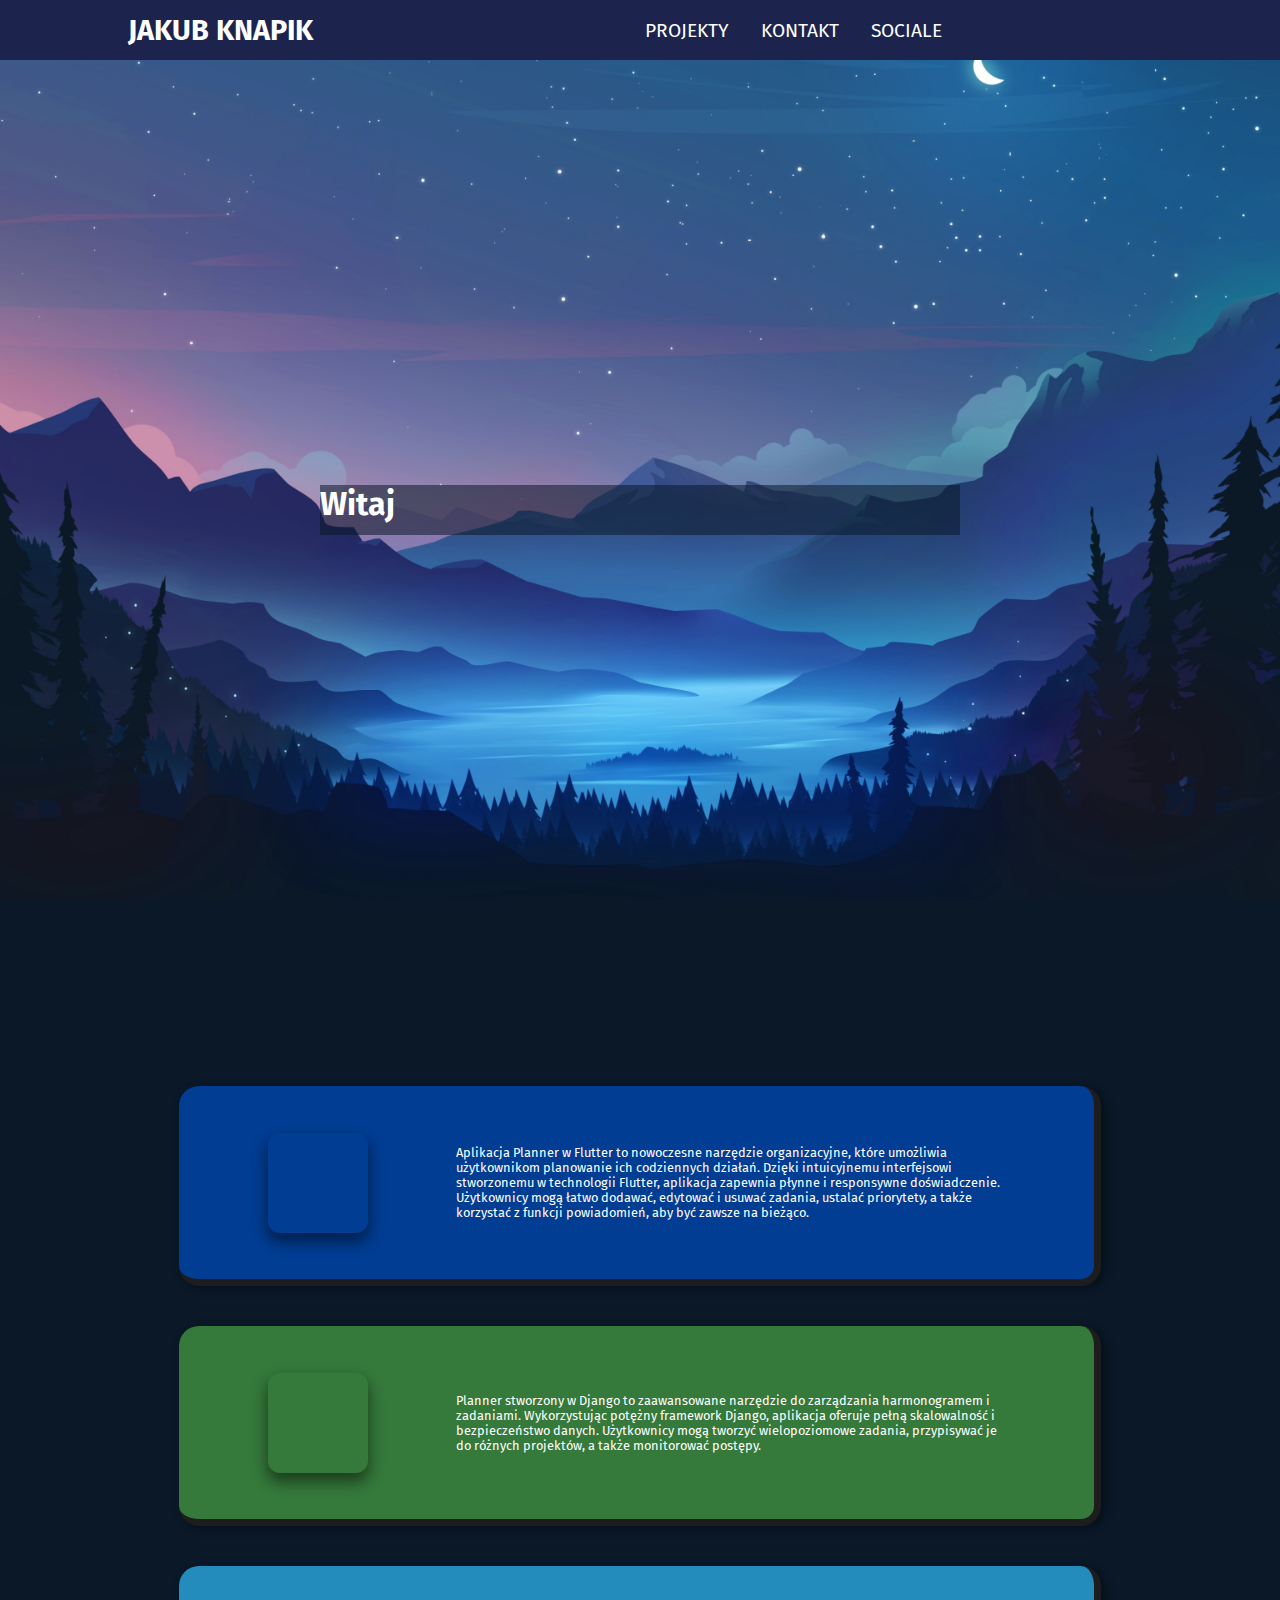
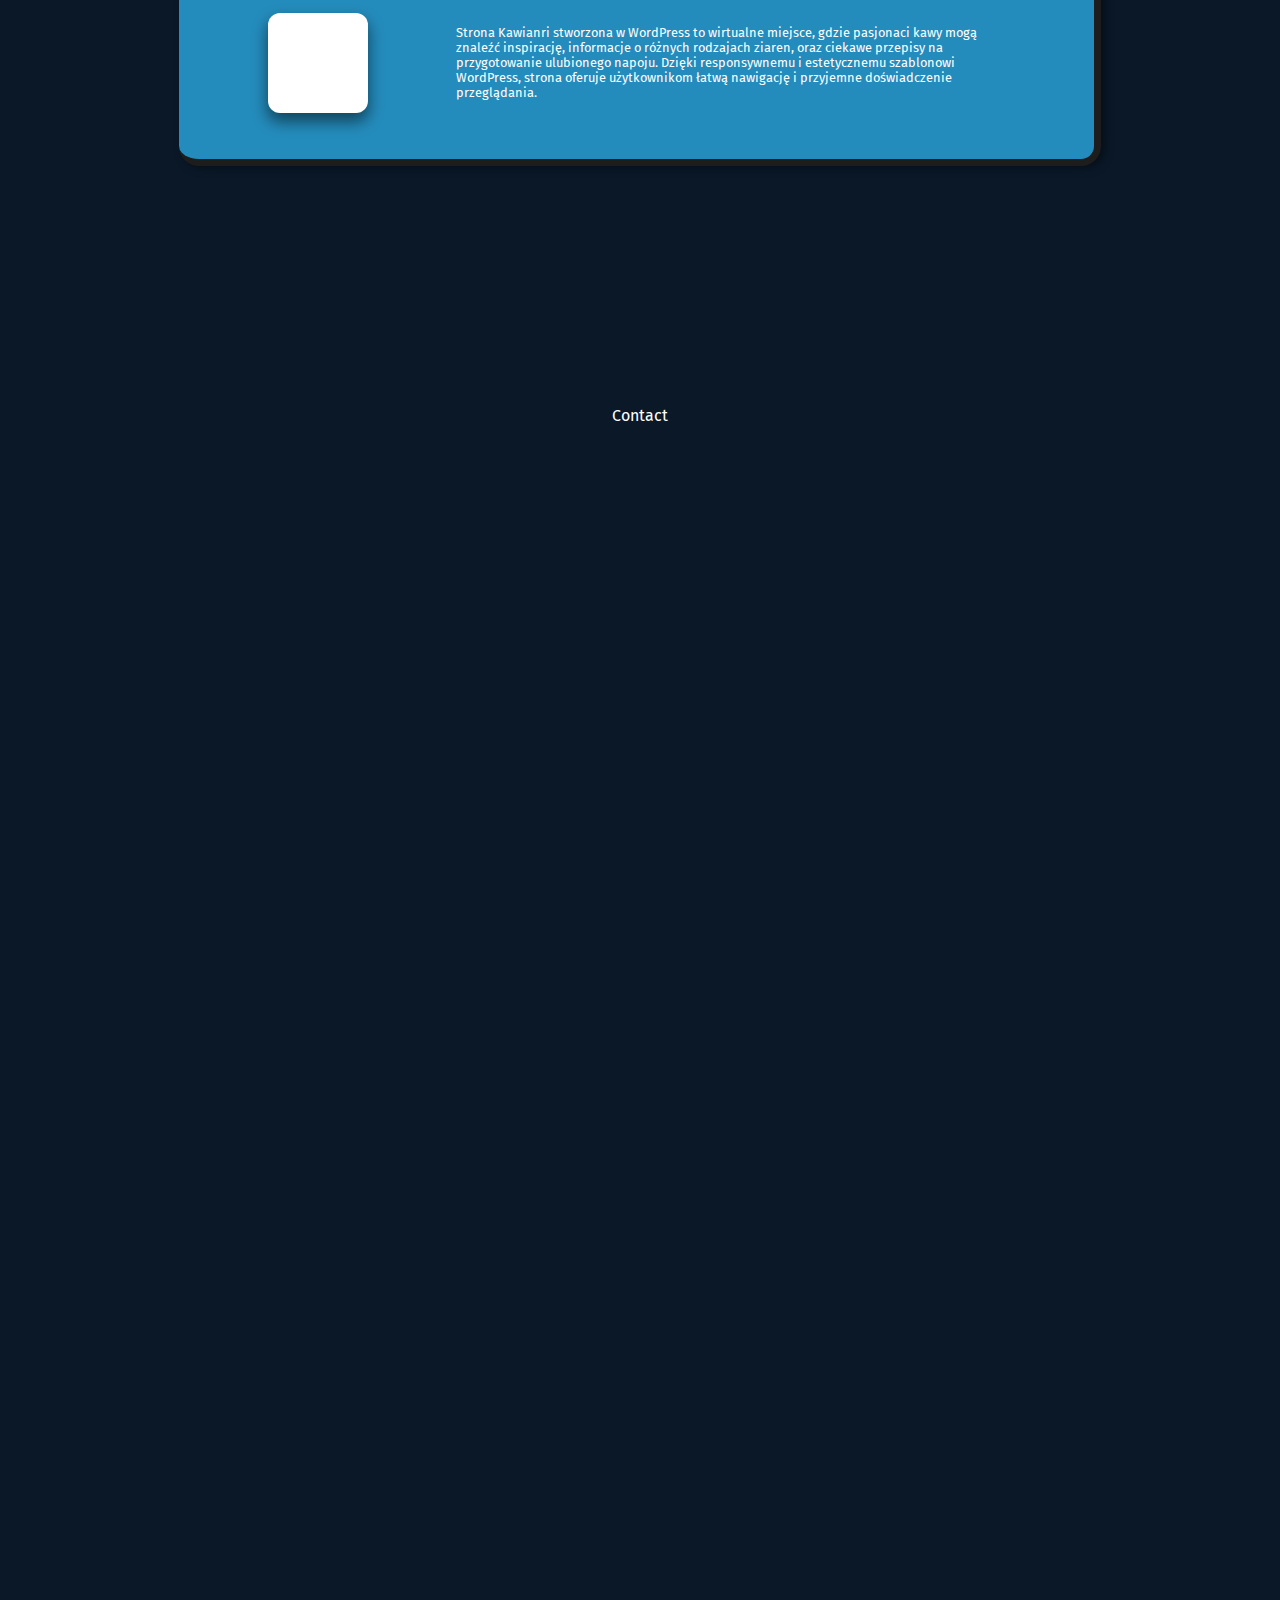
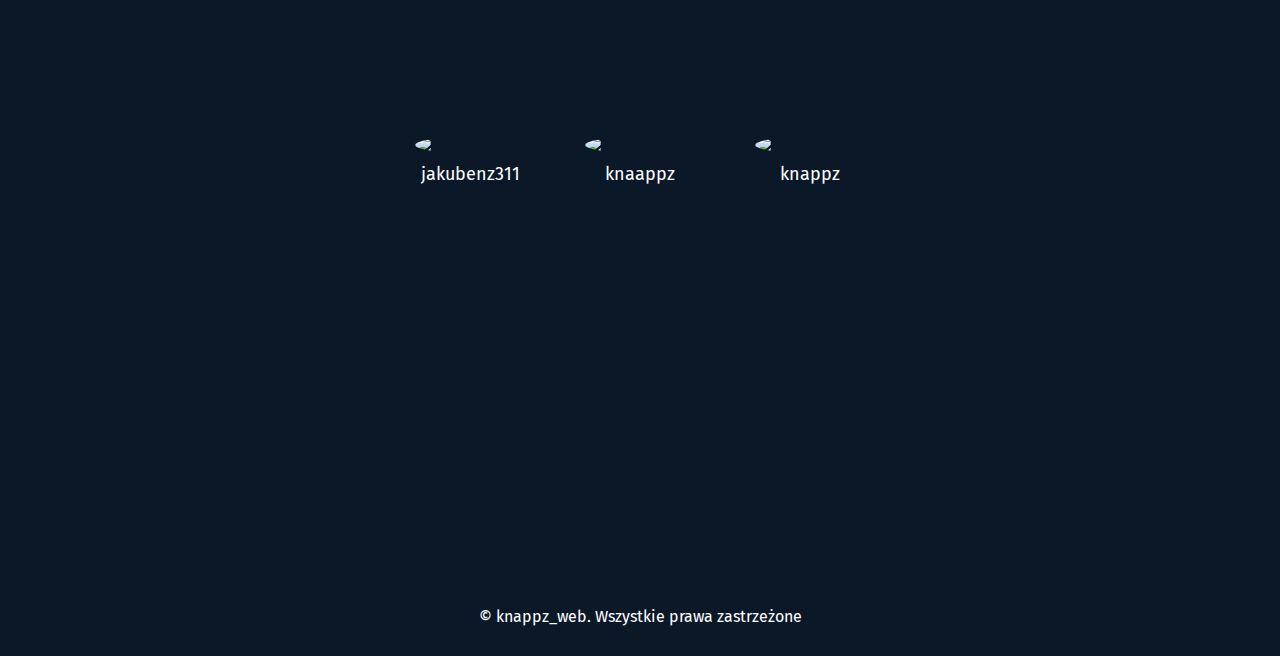
==== commit dffe2af7: "Aktualizacja sekcji projekty." ====
--- a/index.html
+++ b/index.html
@@ -1,164 +1,151 @@
 <!DOCTYPE html>
 <html lang="pl">
-<head>
-    <meta charset="UTF-8">
-    <meta name="viewport" content="width=device-width, initial-scale=1.0">
-    <link rel="stylesheet" href="style.css">
-    <link rel="stylesheet" href="https://cdnjs.cloudflare.com/ajax/libs/font-awesome/6.4.2/css/all.min.css" 
-    integrity="sha512-z3gLpd7yknf1YoNbCzqRKc4qyor8gaKU1qmn+CShxbuBusANI9QpRohGBreCFkKxLhei6S9CQXFEbbKuqLg0DA==" 
-    crossorigin="anonymous" referrerpolicy="no-referrer" />
-    <link rel="Shortcut icon" href="img/icon.png"/>
+  <head>
+    <meta charset="UTF-8" />
+    <meta name="viewport" content="width=device-width, initial-scale=1.0" />
+    <link rel="stylesheet" href="style.css" />
+    <link
+      rel="stylesheet"
+      href="https://cdnjs.cloudflare.com/ajax/libs/font-awesome/6.4.2/css/all.min.css"
+      integrity="sha512-z3gLpd7yknf1YoNbCzqRKc4qyor8gaKU1qmn+CShxbuBusANI9QpRohGBreCFkKxLhei6S9CQXFEbbKuqLg0DA=="
+      crossorigin="anonymous"
+      referrerpolicy="no-referrer"
+    />
+    <link rel="Shortcut icon" href="img/icon.png" />
 
-    <link rel="preconnect" href="https://fonts.googleapis.com">
-    <link rel="preconnect" href="https://fonts.gstatic.com" crossorigin>
-    <link href="https://fonts.googleapis.com/css2?family=Cabin&family=Fira+Sans&display=swap" rel="stylesheet">
+    <link rel="preconnect" href="https://fonts.googleapis.com" />
+    <link rel="preconnect" href="https://fonts.gstatic.com" crossorigin />
+    <link
+      href="https://fonts.googleapis.com/css2?family=Cabin&family=Fira+Sans&display=swap"
+      rel="stylesheet"
+    />
+    <title>Jakub Knapik</title>
+  </head>
+  <body>
+    <section class="back"></section>
+    <header>
+      <!-- NAWIGACJA -->
+      <div class="navbar">
+        <div class="logo">
+          <a href="#">Jakub Knapik</a>
+        </div>
 
-    <title>knappz_web</title>
-</head>
-<body>
-<section class="back">
-    
-</section>
-<header>
-        <!-- NAWIGACJA -->
-    <div class="navbar">
-            
-        <div class="logo">
-            <a href="#">knappz</a>
+        <ul class="links">
+          <li><a href="#projects">Projekty</a></li>
+          <li><a href="#contact">Kontakt</a></li>
+          <li><a href="#footer">Sociale</a></li>
+        </ul>
+
+        <div class="toggle_btn">
+          <i class="fa-solid fa-bars"></i>
         </div>
-                    
-        <ul class="links">
-            <li><a href="#projects">Projekty</a></li>
-            <li><a href="#contact">Kontakt</a></li>
-            <li><a href="#footer">Sociale</a></li>
-        </ul>
-                    
-        <div class="toggle_btn">
-            <i class="fa-solid fa-bars"></i>
-        </div>
-    
-    </div>
-                
-            
-        <!-- MENU RESPONSYWNE -->
-    <div class="dropdown_menu">
+      </div>
+
+      <!-- MENU RESPONSYWNE -->
+      <div class="dropdown_menu">
         <li><a href="#">Home</a></li>
         <li><a href="#projects">Projekty</a></li>
         <li><a href="#contact">Kontakt</a></li>
         <li><a href="#footer">Sociale</a></li>
-    </div>
-                
-</header>
+      </div>
+    </header>
 
-<!-- MAIN KONTENT -->
-<main>
-    
-    <section id="home">
+    <!-- MAIN KONTENT -->
+    <main>
+      <section id="home">
         <div class="container">
+          
+          <h1 class="hello">Witaj</h1>
+          
+        </div>
+      </section>
 
-            <div class="card">
-                <img src="img/planet3.png">
-            </div>                  
+      <section id="projects">
+        <a href="https://github.com/knaappz/planer_flutter.git" target="_blank" title="Flutter App GitHub" class="p1 topp">
+          <div class="box img-fl"></div>
+          <p>
+            Aplikacja Planner w Flutter to nowoczesne narzędzie organizacyjne,
+            które umożliwia użytkownikom planowanie ich codziennych działań.
+            Dzięki intuicyjnemu interfejsowi stworzonemu w technologii Flutter,
+            aplikacja zapewnia płynne i responsywne doświadczenie. Użytkownicy
+            mogą łatwo dodawać, edytować i usuwać zadania, ustalać priorytety, a
+            także korzystać z funkcji powiadomień, aby być zawsze na bieżąco.
+          </p>
+        </a>
 
-            <div class="opis">
-                <p> There are many variations of passages of Lorem Ipsum available, <br>
-                    but the majority have suffered alteration in some form, by injected humour, <br>
-                    or randomised words which don't look even slightly believable. <br>
-                </p>
-                <p>If you are going to use a passage of Lorem Ipsum, you need to be sure <br>
-                    there isn't anything embarrassing hidden in the middle of text. <br>
-                    All the Lorem Ipsum generators on the Internet tend to repeat predefined chunks as necessary, <br>
-                </p>
-            </div>
-        </div>
+        <a href="https://github.com/knaappz/planer_django.git" target="_blank" title="Django Web GitHub" class="p1">
+          <div class="box img-dj"></div>
+          <p>
+            Planner stworzony w Django to zaawansowane narzędzie do zarządzania
+            harmonogramem i zadaniami. Wykorzystując potężny framework Django,
+            aplikacja oferuje pełną skalowalność i bezpieczeństwo danych.
+            Użytkownicy mogą tworzyć wielopoziomowe zadania, przypisywać je do
+            różnych projektów, a także monitorować postępy.
+          </p>
+        </a>
 
-    </section>
-    
-    
+        <a href=" " target="_blank" title="NegrarCafe Web GitHub" class="p1 bottom">
+          <div class="box img-wp"></div>
+          <p>
+            Strona Kawianri stworzona w WordPress to wirtualne miejsce, gdzie
+            pasjonaci kawy mogą znaleźć inspirację, informacje o różnych
+            rodzajach ziaren, oraz ciekawe przepisy na przygotowanie ulubionego
+            napoju. Dzięki responsywnemu i estetycznemu szablonowi WordPress,
+            strona oferuje użytkownikom łatwą nawigację i przyjemne
+            doświadczenie przeglądania.
+          </p>
+        </a>
+      </section>
 
-    <section id="projects">
-        Projects
-    </section>
+      <section id="contact">Contact</section>
 
-    <section id="contact">
-        Contact
-    </section>  
+      <section id="socials">
+        <a
+          class="blok ig"
+          href="https://www.instagram.com/jakubenz311/"
+          target="_blank"
+        >
+          <img
+            src="https://cdn4.iconfinder.com/data/icons/social-media-2210/24/Instagram-512.png"
+          />
+          <p>jakubenz311</p>
+        </a>
 
-    <section id="socials">
-                <a class="blok ig" href="https://www.instagram.com/jakubenz311/" target="_blank">
-                    <img src="https://cdn4.iconfinder.com/data/icons/social-media-2210/24/Instagram-512.png">
-                    <p>jakubenz311</p>
-                </a>
+        <a class="blok gh" href="https://github.com/knaappz" target="_blank">
+          <img
+            src="https://cdn.pixabay.com/photo/2022/01/30/13/33/github-6980894_1280.png"
+          />
+          <p>knaappz</p>
+        </a>
 
-                <a class="blok gh" href="https://github.com/knaappz" target="_blank">
-                    <img src="https://cdn.pixabay.com/photo/2022/01/30/13/33/github-6980894_1280.png">
-                    <p>knaappz</p>
-                </a>
+        <a class="blok dc" href="https://discord.com/" target="_blank">
+          <img
+            src="https://cdn3.iconfinder.com/data/icons/popular-services-brands-vol-2/512/discord-512.png"
+          />
+          <p>knappz</p>
+        </a>
+      </section>
 
-                <a class="blok dc" href="https://discord.com/" target="_blank">
-                    <img src="https://cdn3.iconfinder.com/data/icons/popular-services-brands-vol-2/512/discord-512.png">
-                    <p>knappz</p>
-                </a>
-    </section>
+      <div id="footer">
+        <p>© knappz_web. Wszystkie prawa zastrzeżone</p>
+      </div>
+    </main>
 
-    <div id="footer">
-            <p>© knappz_web. Wszystkie prawa zastrzeżone</p>
-    </div>
-</main>
+    <!-- SKRYPTY -->
+    <!-- 1# MENU SKRYPT -->
+    <script>
+      const toggle_btn = document.querySelector(".toggle_btn");
+      const toggle_btnIcon = document.querySelector(".toggle_btn i");
+      const dropdown_menu = document.querySelector(".dropdown_menu");
 
-
-<!-- SKRYPTY -->
-<!-- 1# MENU SKRYPT -->
-<script>
-    const toggle_btn = document.querySelector('.toggle_btn')
-    const toggle_btnIcon = document.querySelector('.toggle_btn i')
-    const dropdown_menu = document.querySelector('.dropdown_menu')
-
-    toggle_btn.onclick = function () {
-        dropdown_menu.classList.toggle('open')
-        const isOpen = dropdown_menu.classList.contains('open')
+      toggle_btn.onclick = function () {
+        dropdown_menu.classList.toggle("open");
+        const isOpen = dropdown_menu.classList.contains("open");
 
         toggle_btnIcon.classList = isOpen
-        ? 'fa-solid fa-xmark'
-        : 'fa-solid fa-bars'
-    }
-</script>
-
-<!-- ANIMOWANY KSIEZYC -->
-<script src="https://code.jquery.com/jquery-3.6.0.min.js"></script>
-
-
-<script>
-    // Tablica z nazwami obrazków
-    const imageNames = [
-        'sierp2.png',
-        'p_kwadra.png',
-        'r_garb2.png',
-        'pelnia.png',
-        'r_garb.png',
-        'p_kwadra2.png',
-        'sierp.png',
-        'now.png'
-    ];
-
-    // Pobierz element obrazu
-    const moonImage = document.getElementById('moonImage');
-
-    // Indeks aktualnie wyświetlanego obrazu
-    let currentIndex = 0;
-
-    // Funkcja do zmiany obrazu co pół godziny
-    function changeImage() {
-        // Zaktualizuj źródło obrazu
-        moonImage.src = `img/${imageNames[currentIndex]}`;
-        
-        // Przejdź do następnego obrazu lub wróć na początek
-        currentIndex = (currentIndex + 1) % imageNames.length;
-    }
-
-    // Uruchom funkcję zmiany obrazu co pół godziny (1800 000 ms)
-    setInterval(changeImage, 9000);
-</script>
-
-</body>
-</html>+          ? "fa-solid fa-xmark"
+          : "fa-solid fa-bars";
+      };
+    </script>
+  </body>
+</html>
--- a/style.css
+++ b/style.css
@@ -1,3 +1,9 @@
+:root {
+    --color-brd-blue: #1d1d1d;
+    --color-header: rgb(28, 35, 77);
+    --color-dViolet: #21214b4f;
+}
+
 * {
     margin: 0;
     padding: 0;
@@ -15,14 +21,17 @@
     background-color: #0a1828;
 
     user-select: none;
-      -moz-user-select: none; /* Dla przeglądarek opartych na silniku Gecko (Firefox) */
-      -webkit-user-select: none; /* Dla przeglądarek opartych na silniku WebKit (Chrome, Safari) */
-      -ms-user-select: none;
+    -moz-user-select: none;
+    /* Dla przeglądarek opartych na silniku Gecko (Firefox) */
+    -webkit-user-select: none;
+    /* Dla przeglądarek opartych na silniku WebKit (Chrome, Safari) */
+    -ms-user-select: none;
 }
 
 .back {
     position: absolute;
     width: 100%;
+    min-width: 300px;
     height: 100vh;
     background-image: url(img/landscape.jpeg);
     background-position: center;
@@ -43,11 +52,11 @@
 
 header {
     width: 100%;
+    min-width: 300px;
     z-index: 3;
     position: sticky;
     top: 0;
-    background: #2b2b5b29;
-    backdrop-filter: blur(5px);
+    background: var(--color-header);
 }
 
 .navbar {
@@ -61,14 +70,12 @@
     display: flex;
     align-items: center;
     justify-content: space-between;
-    gap: 7rem;
-
-
-} 
+}
 
 .navbar .logo a {
-    font-size: 2.5rem;
+    font-size: 1.8rem;
     font-weight: bold;
+    text-transform: uppercase;
 }
 
 .navbar .links {
@@ -78,33 +85,35 @@
     gap: 2rem;
     border-radius: 20px;
     padding: 0.5rem 3rem;
-    text-transform: uppercase; 
-}
-
-.navbar a{
+    text-transform: uppercase;
+}
+
+.navbar a {
     transition: 0.4s;
     color: #fff;
 }
+
 .navbar a:hover {
     color: orange;
 }
 
 .navbar .toggle_btn {
     color: #fff;
-    font-size:  1.5rem;
+    font-size: 1.5rem;
     cursor: pointer;
     display: none;
 }
 
 /* Dropdown menu */
 .dropdown_menu {
+    margin-top: 10px;
     display: none;
     position: absolute;
     right: 2rem;
     top: 60px;
     width: 200px;
     height: 0;
-    background-color: rgba(53, 53, 69, 0.607);
+    background-color: var(--color-header);
     border-radius: 10px;
     overflow: hidden;
     transition: height 0.2s cubic-bezier(0.175, 0.885, 0.32, 1.275);
@@ -112,11 +121,16 @@
 }
 
 .dropdown_menu.open {
-    height: 180px;
+    height: 220px;
+    display: flex;
+    flex-direction: column;
+    align-content: center;
+    justify-content: center;
+    box-shadow: 1px 1px 3px rgba(0, 0, 0, 0.498);
 }
 
 .dropdown_menu li {
-    padding: 0.7rem;
+    padding: 0.9rem;
     display: flex;
     align-items: center;
     justify-content: center;
@@ -134,6 +148,7 @@
 /* Home/Main */
 main {
     width: 100%;
+    min-width: 300px;
     display: flex;
     flex-direction: column;
     align-items: center;
@@ -153,111 +168,162 @@
 #home {
     font-size: 1rem;
     margin-bottom: 1rem;
+    display: flex;
+    justify-content: center;
+    align-items: center;
 }
 
 /* KONTENER */
 
 .container {
-    min-width: 50%;
-    width: 100%;
-    border-radius: 20px; 
+    position: absolute;
+    display: flex;
+    justify-content: center;
+    max-width: 100%;
+    width: 50%;
+    background-color: #0a182852;
+}
+
+.container img {
+    margin: 10px;
+}
+
+.hello {
+    width: 100%;
+    height: 50px;
+    background-color: #0a182852;
+
+}
+
+.start {
+    display: flex;
+    flex-direction: column;
+    align-items: center;
+}
+
+.btn-start {
+    width: 90px;
+    text-align: center;
+    background-color: orange;
+    padding: 5px;
+    border-radius: 20px;
+    border: 1px solid rgba(32, 38, 102, 0.338);
+    box-shadow: 2px 2px 7px rgba(0, 0, 0, 0.161);
+    margin-bottom: 10px;
+    color: #ffffff;
+    text-transform: uppercase;
+    outline: none;
+    cursor: pointer;
+    transition: scale 0.2 ease;
+    font-size: 1rem;
+}
+
+
+.btn-start:hover {
+    scale: 1.05;
+}
+
+.btn-start:active {
+    scale: 0.95;
+}
+
+
+/* KARTA */
+
+#projects,
+#contact {
+    height: 100vh;
+    width: 90%;
+    margin: 20px auto;
+    padding-top: 70px;
+
+}
+
+#projects {
+    display: flex;
+    color: #fff;
+    flex-wrap: wrap;
+    flex-direction: column;
+    align-content: center;
+}
+
+.p1 {
+    margin: 20px 0px 20px 0px;
+    width: 80%;
+    height: 200px;
     display: flex;
     flex-direction: row;
     flex-wrap: wrap;
-}
-
-.container img {
-    margin: 10px;
-}
-
-.opis {
-    width: 100%;
-    display: flex;
-    justify-content: center;
-    animation: fadeInUp 4s ease-in-out 0.9s forwards;
-  }
-  
-  .opis {
-    width: 100%;
-    display: flex;
-    justify-content: center;
-    flex-direction: column;
-    align-items: center;
-  }
-  
-  .opis p {
-    opacity: 0;
-    margin: 10px;
-    padding: 10px;
-    max-width: 400px;
-    backdrop-filter: blur(10px);
-    box-shadow: 2px 2px 10px rgba(0, 0, 0, 0.161) ;
+    align-items: center;
     border-radius: 20px;
-    animation: fadeInText1 1s ease-in-out forwards;
-  }
-
-  .opis p {
-    opacity: 0;
-    animation: fadeInText 2s ease-in-out forwards;
-  }
-  
-  .opis p:nth-child(1) {
-    animation-delay: 0.5s;
-  }
-  
-  .opis p:nth-child(2) {
-    animation-delay: 1.5s;
-  }
- 
-  @keyframes fadeInText {
+    background-color: rgb(53, 121, 59);
+    box-shadow: 4px 2px 10px rgba(0, 0, 0, 0.375);
+    justify-content: space-evenly;
+    transition: 0.4s;
+    border-right: 7px solid var(--color-brd-blue);
+    border-bottom: 7px solid var(--color-brd-blue);
+}
+
+.p1.topp {
+    background-color: rgb(0, 61, 147);
+}
+
+.p1.bottom {
+    border-bottom: 7px solid var(--color-brd-blue);
+    background-color: rgb(36, 140, 188);
+
+}
+
+.p1:hover {
+    scale: 0.98;
+
+}
+
+.p1 p {
+    font-size: 0.8rem;
+    width: 60%;
+}
+
+@keyframes liftAndDrop {
     0% {
-      opacity: 0;
-      transform: translateY(150px);
-    }
+        transform: translateY(0);
+    }
+
+    50% {
+        transform: translateY(-10px);
+    }
+
     100% {
-      opacity: 1;
-      transform: translateY(-50px);
-      
-    }
-  }
-  
-
-/* KARTA */
-
-.card {
-    margin: 10px;
-    position: relative;
-    width: 100%;
-    display: flex;
-    justify-content: center;
-    overflow: hidden;
-}
-  
-.card img {
-    width: 300px;
-   
-    mix-blend-mode:lighten;
-
-}
-
-
-#projects, #contact {
-    height: 100vh;
-    width: 80%;
-    display: flex;
-    color: #fff;
-    justify-content: center;
-    margin: 20px auto;
-    padding-top: 80px;
-    
-}
-
-#projects {
-    background-color: #0000008e;
+        transform: translateY(0);
+    }
+}
+
+.box {
+    width: 100px;
+    height: 100px;
+    background-image: url(https://yt3.googleusercontent.com/ytc/APkrFKaD8t4oFlgXcZKoW512Z81CBJuej3K9uHAlSI0x=s900-c-k-c0x00ffffff-no-rj);
+    background-size: cover;
+    background-position: center;
+    border-radius: 12px;
+    animation-name: liftAndDrop;
+    animation-duration: 3s;
+    animation-iteration-count: infinite;
+    box-shadow: 0px 8px 15px 1px rgba(0, 0, 0, 0.495);
+}
+
+.img-wp {
+    background-image: url(https://static.vecteezy.com/system/resources/previews/020/975/579/non_2x/wordpress-logo-wordpress-icon-transparent-free-png.png);
+    background-color: white;
+}
+
+.img-dj {
+    background-image: url(https://nedbatchelder.com/pix/django-icon-256.png);
 }
 
 #contact {
-    background-color: #7289da;
+    display: flex;
+    color: #fff;
+    justify-content: center;
 }
 
 #socials {
@@ -302,12 +368,11 @@
 
 .dc:hover {
     color: #7289da
-
 }
 
 .gh:hover {
     color: #6f6e6e;
-    
+
 
 }
 
@@ -324,11 +389,13 @@
     display: flex;
     justify-content: center;
     align-items: center;
+    font-size: 1rem;
 }
 
 
 /* Responsive */
-@media (max-width: 992px) {
+@media (max-width: 979px) {
+
     .navbar .links,
     .navbar .action_btn {
         display: none;
@@ -343,33 +410,67 @@
     }
 }
 
-@media (max-width: 576px) {
+@media (max-width: 732px) {
+    .blok {
+        margin: 0;
+        padding: 0;
+    }
+
+    footer {
+        text-align: left;
+    }
+
+    .blok:hover {
+        scale: 1.0;
+        transform: translateY(0);
+    }
+
+    #home {
+        width: unset;
+    }
+}
+
+@media (max-width: 663px) {
+    .p1 {
+        display: flex;
+        flex-direction: row;
+        flex-wrap: nowrap;
+    }
+
     .dropdown_menu {
         left: 2rem;
         width: unset;
     }
-    .blok {
-        margin: 0;
-        padding: 0;
-    }
-    footer {
-        text-align: left;
-    }
-    .blok:hover {
-        scale: 1.0;
-        transform: translateY(0);
-    }
-    .profile p {
-    font-size: 14px;
-        
-    }
-    #home {
-        width: unset;
-    }
-
-    .card {
+
+    .p1 p {
+        font-size: 0.7rem;
+    }
+}
+
+@media (max-width: 539px) {
+    .box {
+        width: 70px;
+        height: 70px;
+    }
+
+    .p1 {
         display: flex;
-        justify-content: center;
-    }
-
+        flex-direction: column;
+    }
+
+    .p1 p {
+        font-size: 0.6rem;
+        width: 80%;
+    }
+}
+
+@media (max-width: 451px) {
+    .p1 p {
+        font-size: 0.5rem;
+    }
+
+    .box {
+        width: 70px;
+        height: 70px;
+    }
 }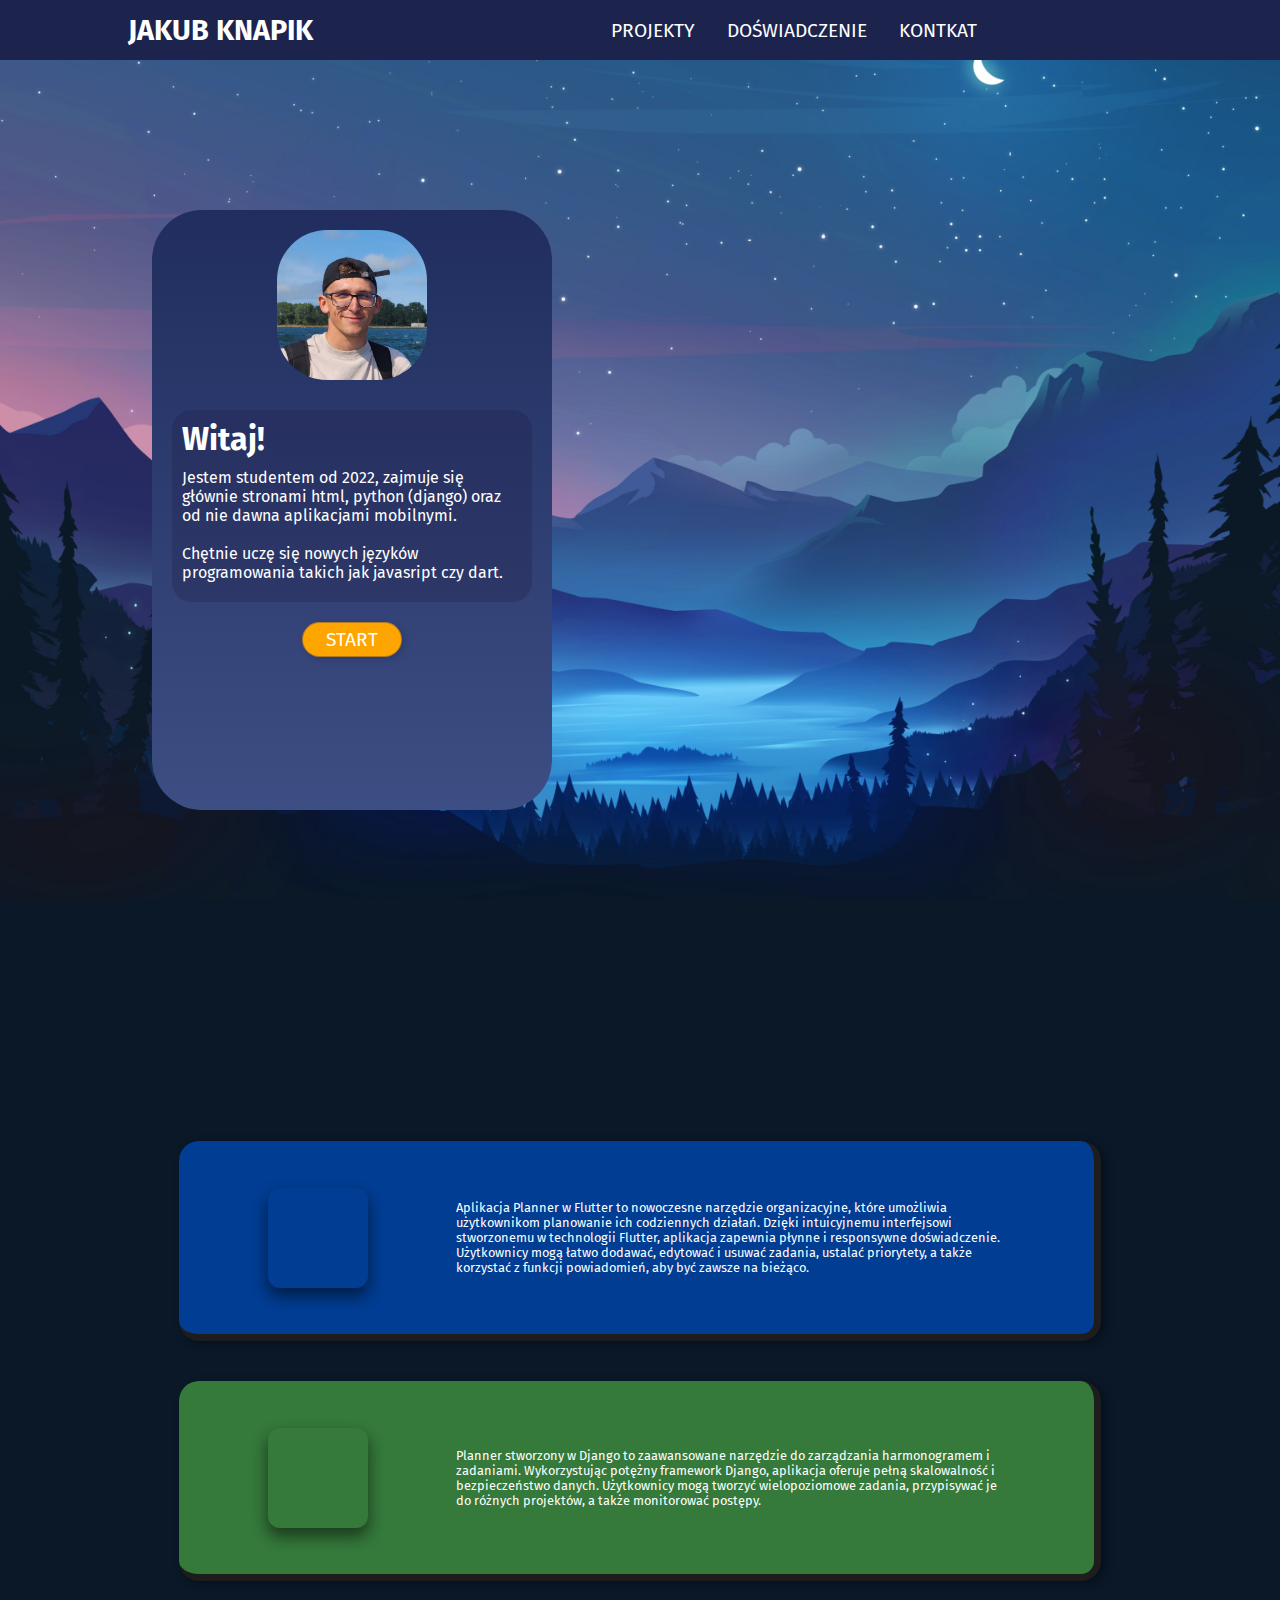
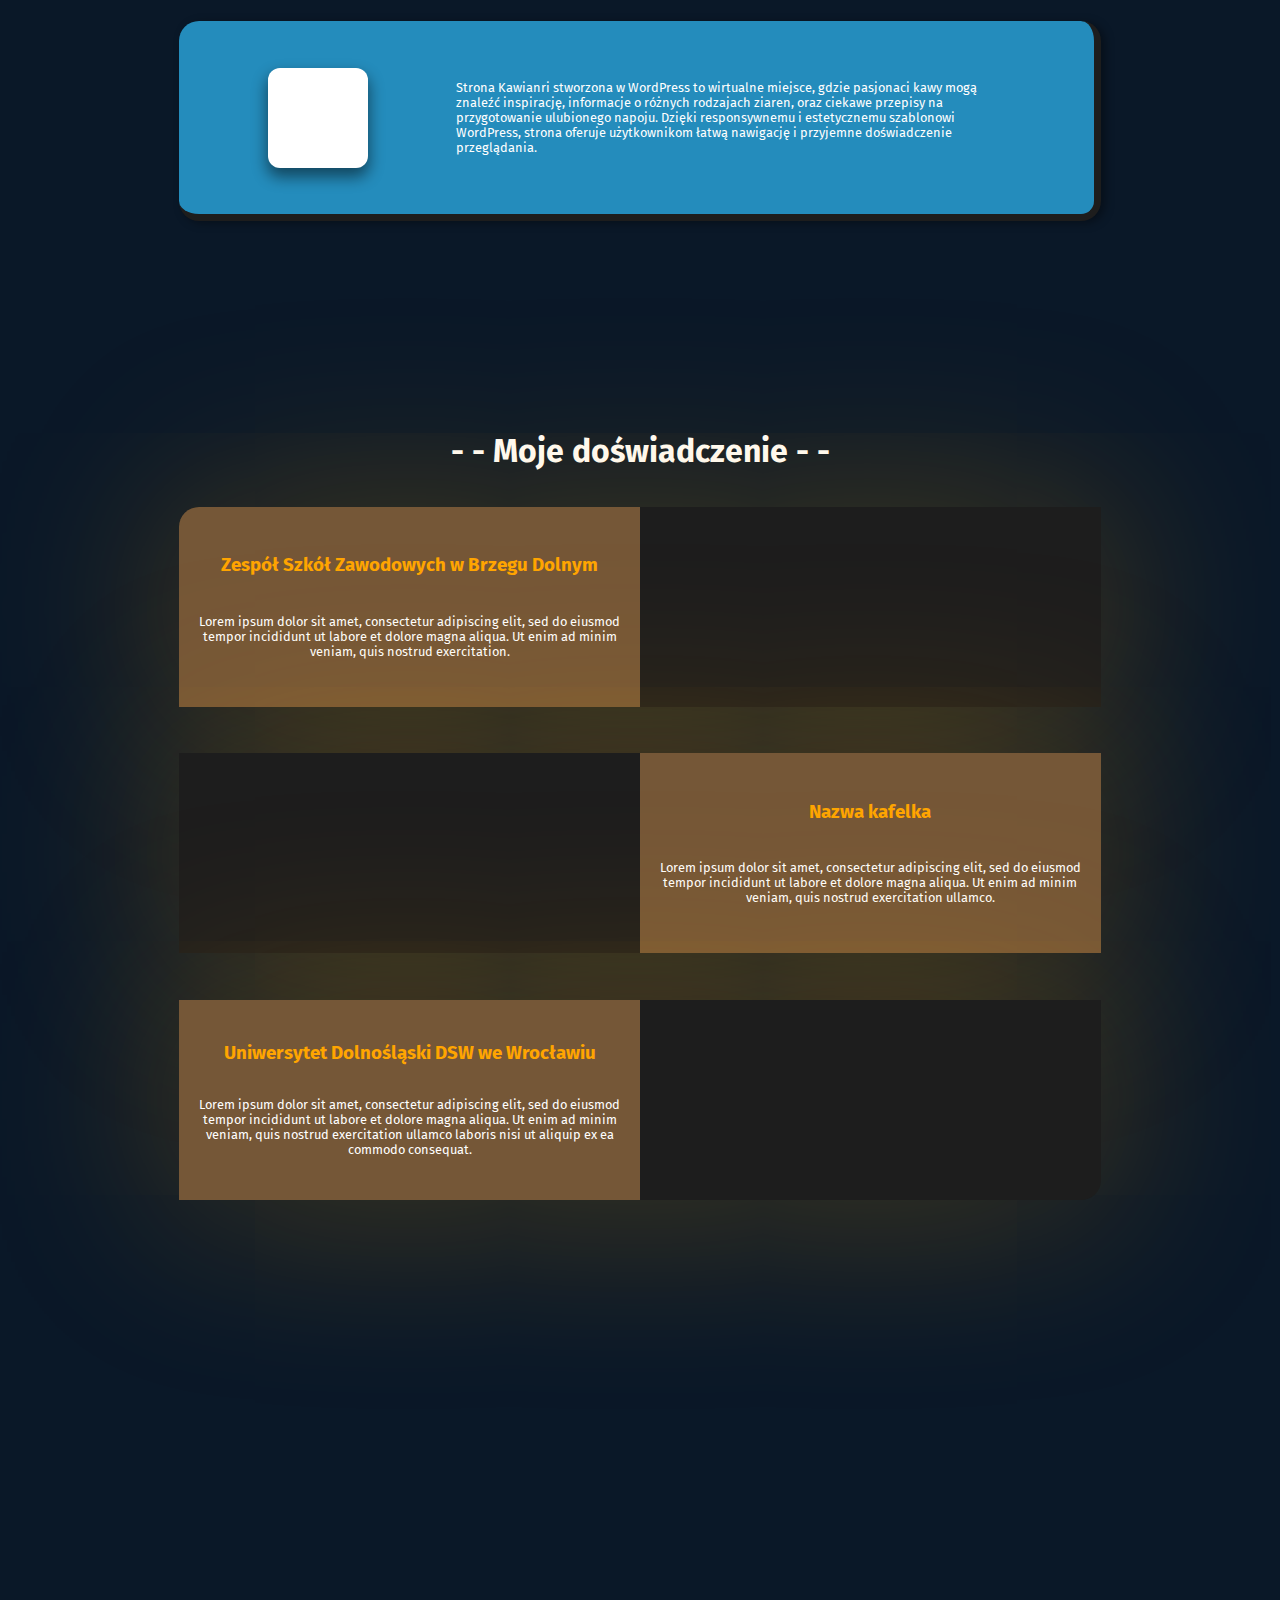
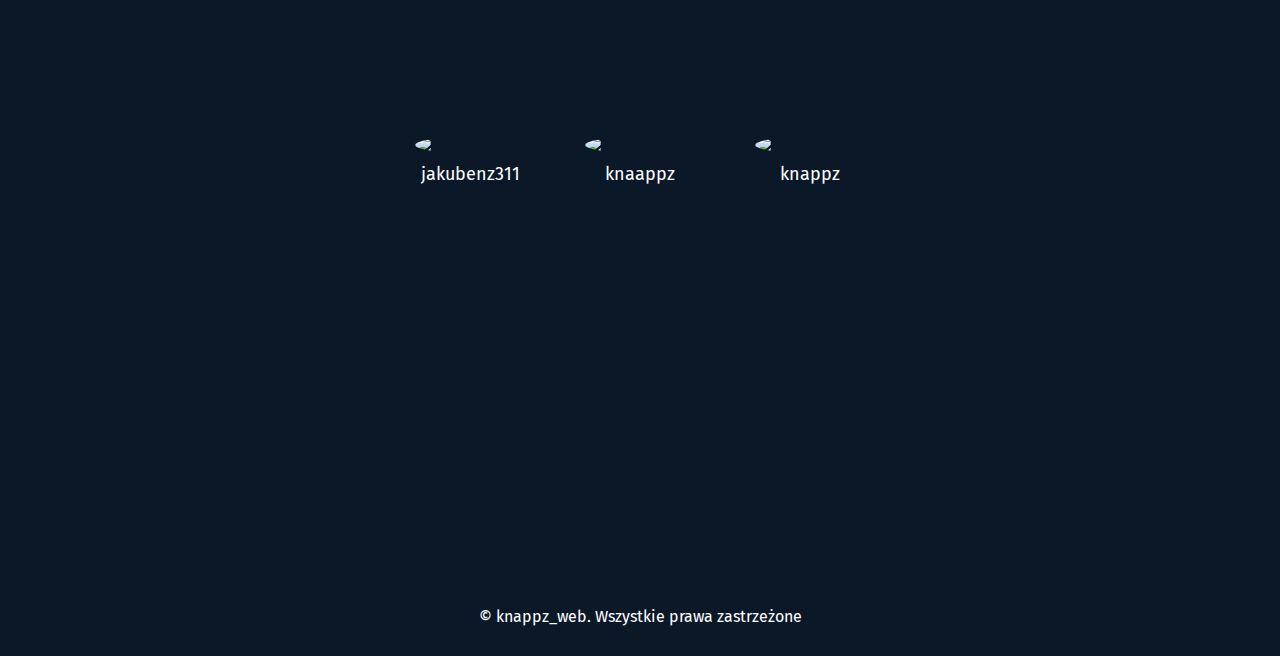
==== commit 7b995721: "Dodanie strony głównej." ====
--- a/index.html
+++ b/index.html
@@ -32,8 +32,8 @@
 
         <ul class="links">
           <li><a href="#projects">Projekty</a></li>
-          <li><a href="#contact">Kontakt</a></li>
-          <li><a href="#footer">Sociale</a></li>
+          <li><a href="#experience">Doświadczenie</a></li>
+          <li><a href="#footer">Kontkat</a></li>
         </ul>
 
         <div class="toggle_btn">
@@ -45,7 +45,7 @@
       <div class="dropdown_menu">
         <li><a href="#">Home</a></li>
         <li><a href="#projects">Projekty</a></li>
-        <li><a href="#contact">Kontakt</a></li>
+        <li><a href="#experience">Doświadczenie</a></li>
         <li><a href="#footer">Sociale</a></li>
       </div>
     </header>
@@ -55,9 +55,29 @@
       <section id="home">
         <div class="container">
           
-          <h1 class="hello">Witaj</h1>
-          
-        </div>
+          <div class="leftside">
+            <div class="profile-img"></div>
+            <div class="opis">
+              <h1>Witaj!</h1>
+            <p>Jestem studentem od 2022, zajmuje się głównie stronami html, 
+              python (django) oraz od nie dawna aplikacjami mobilnymi.
+              <br>
+              <br>
+              Chętnie uczę się nowych języków programowania takich jak javasript czy dart.
+            
+            </p>
+            </div>
+
+            <button class="btn-start"><a href="#projects">Start</a></button>
+
+
+
+          </div>
+          <div class="rightside"></div>
+
+
+        </div>
+        
       </section>
 
       <section id="projects">
@@ -97,9 +117,49 @@
         </a>
       </section>
 
-      <section id="contact">Contact</section>
-
-      <section id="socials">
+      <section id="experience">
+
+        <h1>- - Moje doświadczenie - - </h1>
+        <div class="tile first">
+
+          <div class="tile-one first">
+            <h3>Zespół Szkół Zawodowych w Brzegu Dolnym</h3>
+            <p>Lorem ipsum dolor sit amet, consectetur adipiscing elit, sed do eiusmod tempor incididunt ut labore et dolore magna aliqua. 
+              Ut enim ad minim veniam, quis nostrud exercitation. 
+            </p>
+          </div>
+         <div class="secound-img"></div>
+
+        </div>
+
+        <div class="tile secound">
+          <div class="third-img"></div>
+
+          <div class="tile-one">
+            <h3>Nazwa kafelka</h3>
+            <p>Lorem ipsum dolor sit amet, consectetur adipiscing elit, sed do eiusmod tempor incididunt ut labore et dolore magna aliqua. 
+              Ut enim ad minim veniam, quis nostrud exercitation ullamco. 
+            </p>
+          </div>
+        </div>
+
+        <div class="tile third">
+          
+          <div class="tile-one">
+            <h3>Uniwersytet Dolnośląski DSW we Wrocławiu</h3>
+            <p>Lorem ipsum dolor sit amet, consectetur adipiscing elit, sed do eiusmod tempor incididunt ut labore et dolore magna aliqua. 
+              Ut enim ad minim veniam, quis nostrud exercitation ullamco laboris nisi ut aliquip ex ea commodo consequat. 
+              </p>
+          </div>
+         <div class="third-img"></div>
+
+        </div>
+        
+        
+
+      </section>
+
+      <section id="contact">
         <a
           class="blok ig"
           href="https://www.instagram.com/jakubenz311/"
--- a/style.css
+++ b/style.css
@@ -2,6 +2,7 @@
     --color-brd-blue: #1d1d1d;
     --color-header: rgb(28, 35, 77);
     --color-dViolet: #21214b4f;
+    --color-tile: #ffb36264;
 }
 
 * {
@@ -178,21 +179,54 @@
 .container {
     position: absolute;
     display: flex;
-    justify-content: center;
     max-width: 100%;
-    width: 50%;
-    background-color: #0a182852;
-}
-
-.container img {
-    margin: 10px;
-}
-
-.hello {
-    width: 100%;
-    height: 50px;
-    background-color: #0a182852;
-
+    width: 90%;
+    border-radius: 50px;
+    justify-content: space-around
+}
+
+.leftside,
+.rightside {
+    width: 400px;
+    height: 600px;
+    margin: 5px;
+    border-radius: 50px;
+}
+
+
+
+.leftside {
+    background-image: linear-gradient(to top, #3d4e84, #202d5e);
+    padding: 20px;
+    display: flex;
+    flex-direction: column;
+    align-items: center;
+
+}
+
+.leftside h1 {
+    margin-bottom: 10px;
+}
+
+.profile-img {
+    background-image: url(img/profilowe.jpg);
+    background-size: cover;
+    background-position: center;
+    width: 150px;
+    height: 150px;
+    border-radius: 50px;
+    margin-bottom: 30px;
+}
+
+.opis {
+    background-color: var(--color-dViolet);
+    padding: 10px;
+    border-radius: 20px;
+
+}
+
+.opis p {
+    margin-bottom: 10px;
 }
 
 .start {
@@ -202,7 +236,8 @@
 }
 
 .btn-start {
-    width: 90px;
+    margin-top: 20px;
+    width: 100px;
     text-align: center;
     background-color: orange;
     padding: 5px;
@@ -218,7 +253,6 @@
     font-size: 1rem;
 }
 
-
 .btn-start:hover {
     scale: 1.05;
 }
@@ -227,11 +261,8 @@
     scale: 0.95;
 }
 
-
-/* KARTA */
-
 #projects,
-#contact {
+#experience {
     height: 100vh;
     width: 90%;
     margin: 20px auto;
@@ -245,6 +276,7 @@
     flex-wrap: wrap;
     flex-direction: column;
     align-content: center;
+    justify-content: center
 }
 
 .p1 {
@@ -290,7 +322,7 @@
     }
 
     50% {
-        transform: translateY(-10px);
+        transform: translateY(-8px);
     }
 
     100% {
@@ -320,13 +352,86 @@
     background-image: url(https://nedbatchelder.com/pix/django-icon-256.png);
 }
 
+/* Experience */
+
+#experience {
+    height: 100vh;
+    display: flex;
+    color: #fff;
+    flex-direction: column;
+    align-items: center;
+    justify-content: space-evenly;
+}
+
+.tile {
+    display: flex;
+    width: 80%;
+    height: 200px;
+    margin-bottom: 10px;
+    margin-top: 10px;
+    justify-content: space-between;
+    background-color: #1d1d1d;
+    box-shadow: 0px 0px 200px rgba(255, 166, 0, 0.302);
+}
+
+.tile-one {
+    width: 50%;
+    padding: 10px;
+    height: 200px;
+    display: flex;
+    align-items: center;
+    background-color: var(--color-tile);
+    flex-direction: column;
+    justify-content: space-evenly;
+    text-align: center;
+    transition: 0.3s;
+}
+
+.tile-one:hover {
+    scale: 0.92;
+    border-radius: 20px;
+}
+
+
+.tile-one h3 {
+    color: orange;
+}
+
+.first {
+    border-top-left-radius: 20px;
+}
+
+.third {
+    border-bottom-right-radius: 20px;
+
+}
+
+.tile p {
+    font-size: 0.8rem;
+}
+
+.tile img {
+    height: 100%;
+
+}
+
+.third-img {
+    background-image: url(https://www.dsw.edu.pl/sites/dsw/files/media/image/DSW%20202002%203628.jpg);
+    width: 50%;
+    height: 200px;
+    background-position: center;
+    background-size: cover;
+}
+
+.secound-img {
+    background-image: url(https://d-art.ppstatic.pl/kadry/k/r/1/d5/15/52ee9e414b4f7_o_full.jpg);
+    width: 50%;
+    height: 200px;
+    background-position: center;
+    background-size: cover;
+}
+
 #contact {
-    display: flex;
-    color: #fff;
-    justify-content: center;
-}
-
-#socials {
     height: 100vh;
     width: 90%;
     color: #fff;
@@ -408,9 +513,25 @@
     .dropdown_menu {
         display: block;
     }
+
+    .tile {
+        display: flex;
+        align-items: center;
+    }
+
+
+    .tile p {
+        font-size: 0.7rem;
+    }
+
+    .tile h3 {
+        font-size: 12px;
+    }
+
 }
 
 @media (max-width: 732px) {
+
     .blok {
         margin: 0;
         padding: 0;
@@ -431,6 +552,21 @@
 }
 
 @media (max-width: 663px) {
+    .container {
+        flex-direction: column;
+    }
+
+    .rightside {
+        display: block;
+        width: 0;
+        height: 0;
+    }
+
+    .leftside {
+        width: unset;
+
+    }
+
     .p1 {
         display: flex;
         flex-direction: row;
@@ -466,7 +602,7 @@
 
 @media (max-width: 451px) {
     .p1 p {
-        font-size: 0.5rem;
+        font-size: 0.57rem;
     }
 
     .box {
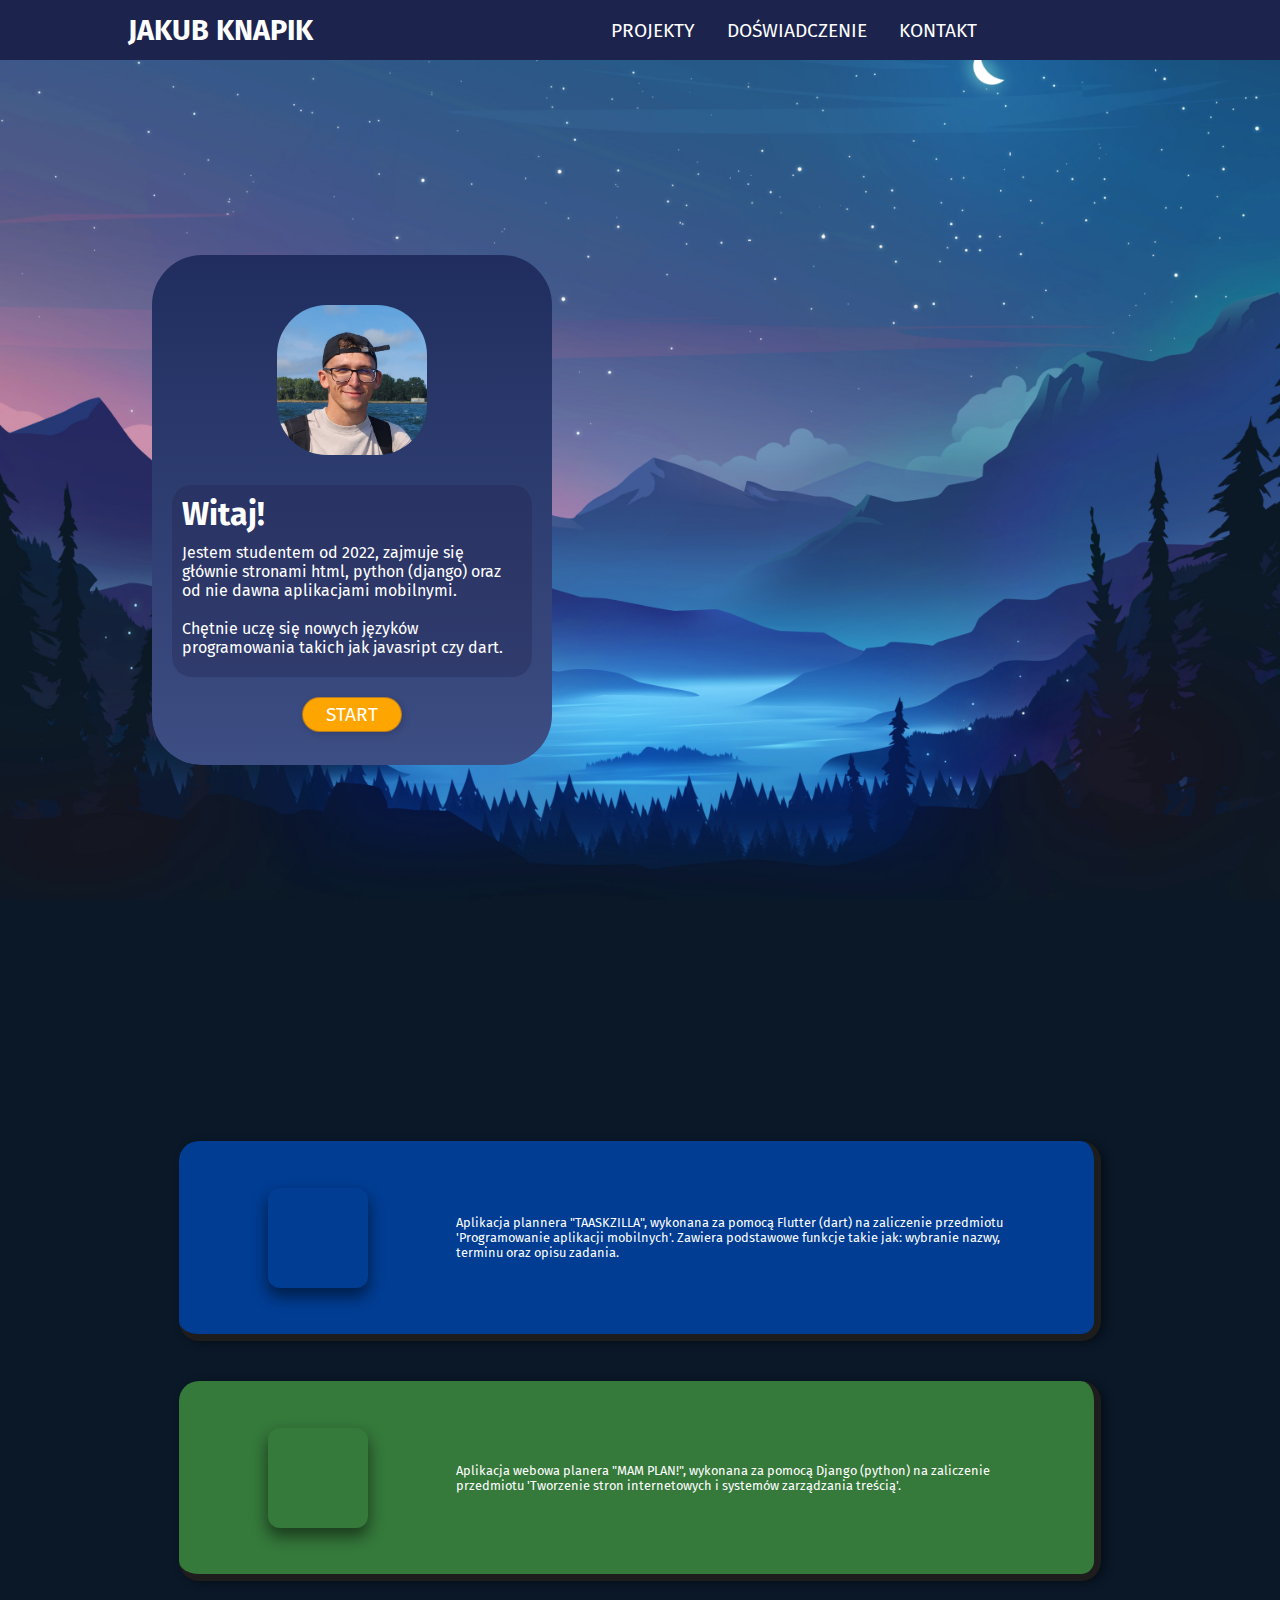
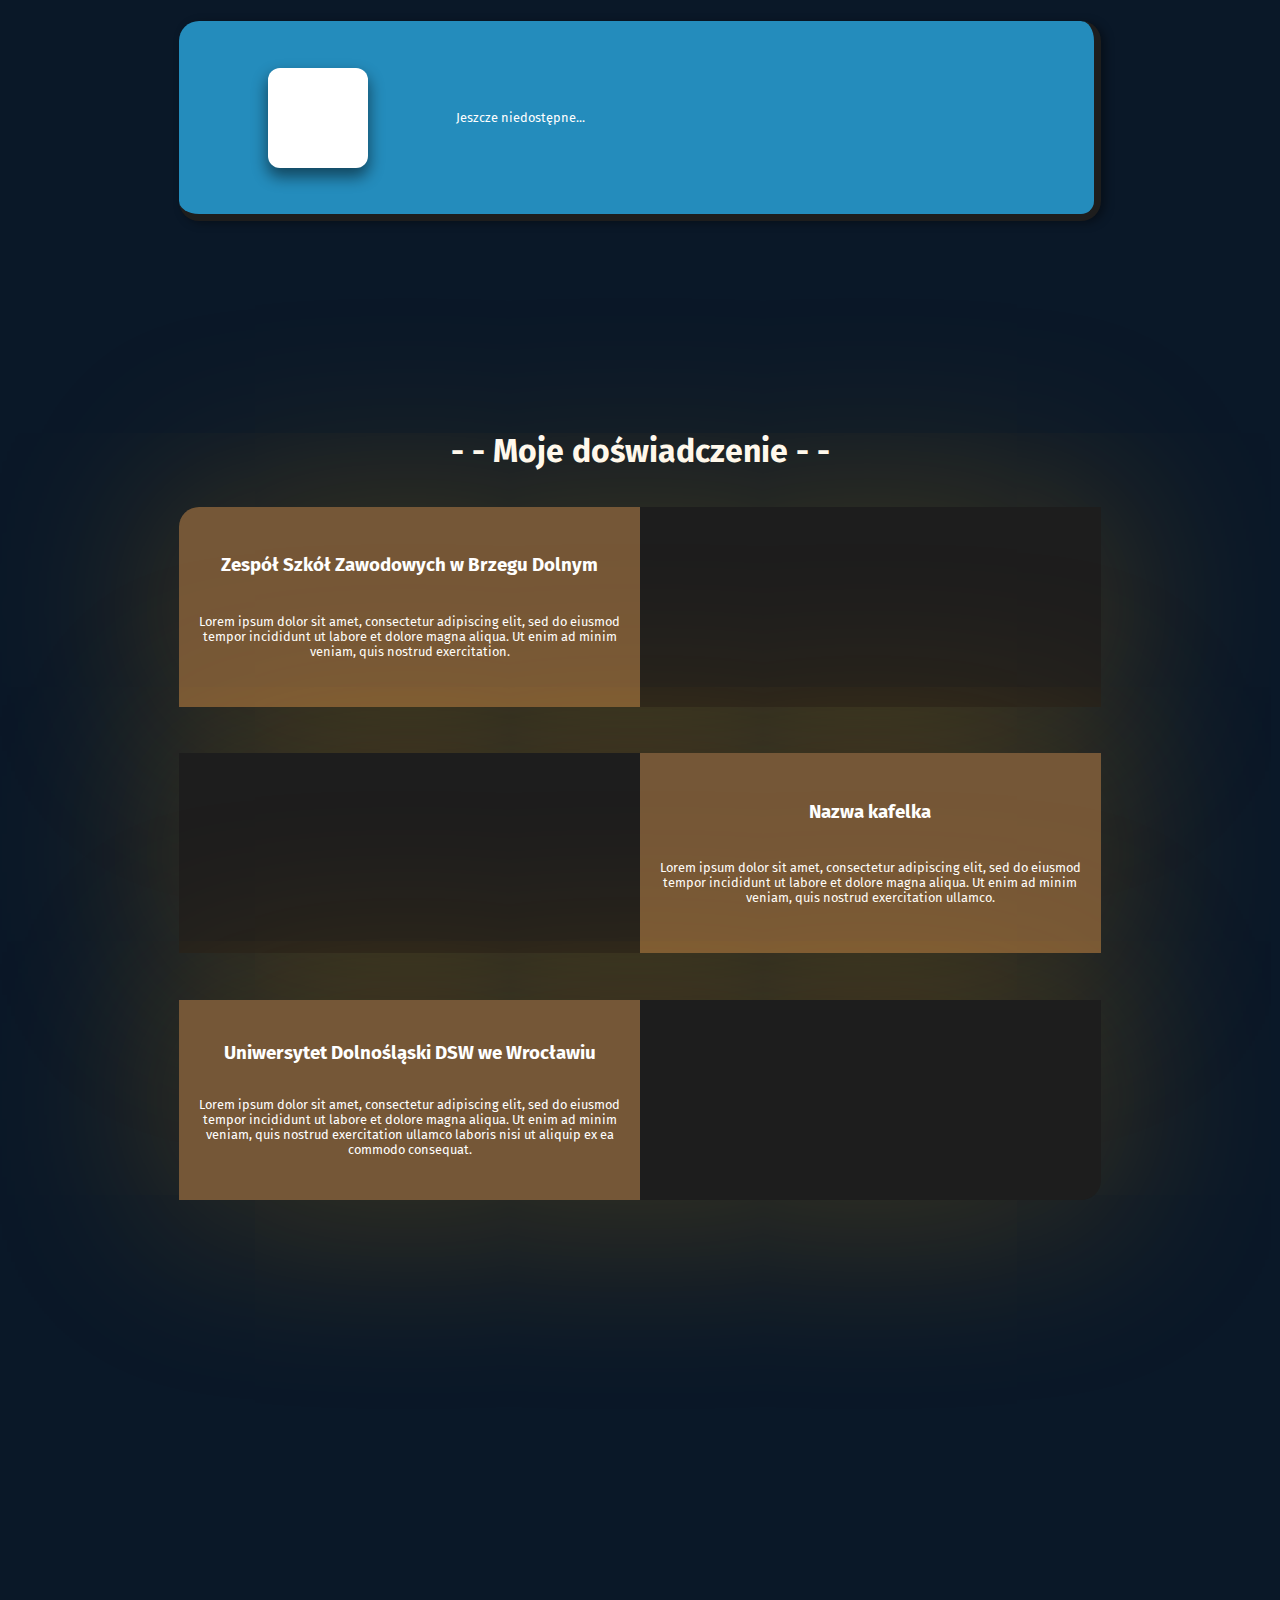
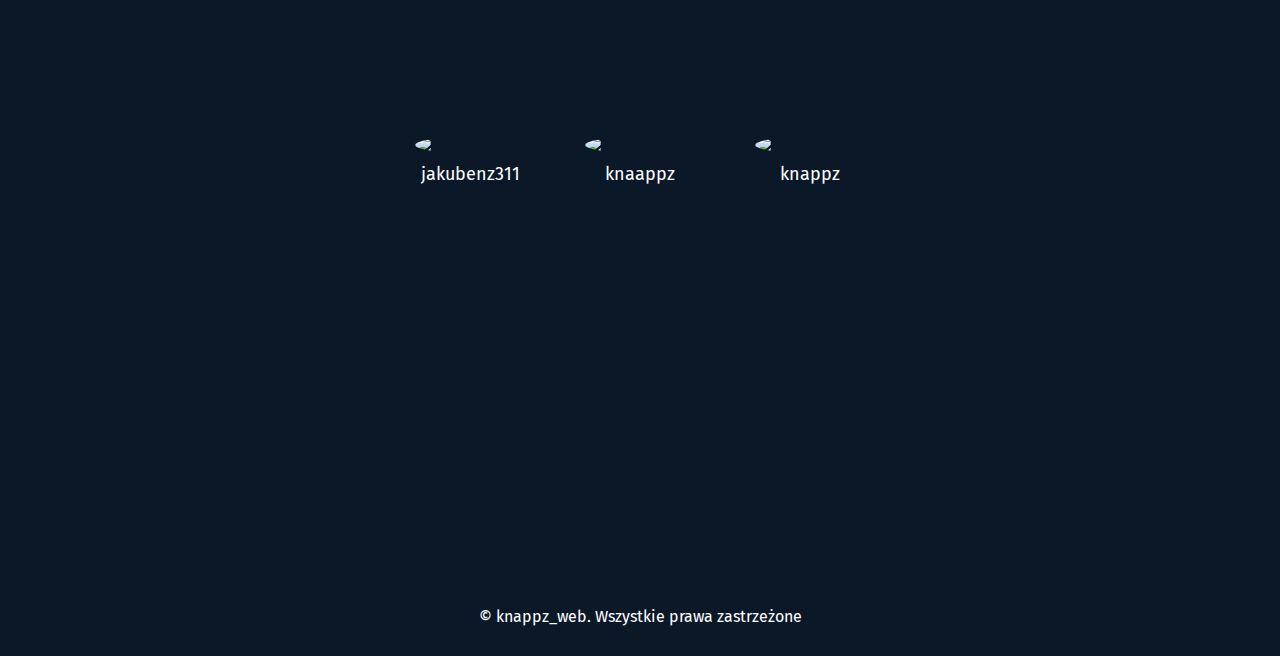
==== commit dd361a96: "Dodanie dwuch szablonów stron 'flutter app' oraz 'django app'." ====
--- a/index.html
+++ b/index.html
@@ -33,7 +33,7 @@
         <ul class="links">
           <li><a href="#projects">Projekty</a></li>
           <li><a href="#experience">Doświadczenie</a></li>
-          <li><a href="#footer">Kontkat</a></li>
+          <li><a href="#footer">Kontakt</a></li>
         </ul>
 
         <div class="toggle_btn">
@@ -81,38 +81,35 @@
       </section>
 
       <section id="projects">
-        <a href="https://github.com/knaappz/planer_flutter.git" target="_blank" title="Flutter App GitHub" class="p1 topp">
+        <a href="flutterapp.html" title="Flutter App" class="p1 topp">
+          <div class="cursor-on">
+            <h1>Sprawdź -></h1>
+          </div>
           <div class="box img-fl"></div>
           <p>
-            Aplikacja Planner w Flutter to nowoczesne narzędzie organizacyjne,
-            które umożliwia użytkownikom planowanie ich codziennych działań.
-            Dzięki intuicyjnemu interfejsowi stworzonemu w technologii Flutter,
-            aplikacja zapewnia płynne i responsywne doświadczenie. Użytkownicy
-            mogą łatwo dodawać, edytować i usuwać zadania, ustalać priorytety, a
-            także korzystać z funkcji powiadomień, aby być zawsze na bieżąco.
+            Aplikacja plannera "TAASKZILLA", wykonana za pomocą Flutter (dart) 
+            na zaliczenie przedmiotu 'Programowanie aplikacji mobilnych'. 
+            Zawiera podstawowe funkcje takie jak: wybranie nazwy, terminu oraz opisu zadania.
           </p>
         </a>
 
-        <a href="https://github.com/knaappz/planer_django.git" target="_blank" title="Django Web GitHub" class="p1">
+        <a href="djangoapp.html" target="_blank" title="Django Web" class="p1">
+          <div class="cursor-on">
+            <h1>Sprawdź -></h1>
+          </div>
           <div class="box img-dj"></div>
           <p>
-            Planner stworzony w Django to zaawansowane narzędzie do zarządzania
-            harmonogramem i zadaniami. Wykorzystując potężny framework Django,
-            aplikacja oferuje pełną skalowalność i bezpieczeństwo danych.
-            Użytkownicy mogą tworzyć wielopoziomowe zadania, przypisywać je do
-            różnych projektów, a także monitorować postępy.
+            Aplikacja webowa planera "MAM PLAN!", wykonana za pomocą Django (python) na zaliczenie przedmiotu 'Tworzenie stron internetowych i systemów zarządzania treścią'.
           </p>
         </a>
 
-        <a href=" " target="_blank" title="NegrarCafe Web GitHub" class="p1 bottom">
+        <a href=" " target="_blank" title="NegrarCafe Web" class="p1 bottom">
+          <div class="cursor-on">
+            <h1>Sprawdź -></h1>
+          </div>
           <div class="box img-wp"></div>
           <p>
-            Strona Kawianri stworzona w WordPress to wirtualne miejsce, gdzie
-            pasjonaci kawy mogą znaleźć inspirację, informacje o różnych
-            rodzajach ziaren, oraz ciekawe przepisy na przygotowanie ulubionego
-            napoju. Dzięki responsywnemu i estetycznemu szablonowi WordPress,
-            strona oferuje użytkownikom łatwą nawigację i przyjemne
-            doświadczenie przeglądania.
+            Jeszcze niedostępne...
           </p>
         </a>
       </section>
--- a/style.css
+++ b/style.css
@@ -15,6 +15,10 @@
 
 html {
     scroll-behavior: smooth;
+}
+
+h1 {
+    color: #fff;
 }
 
 body {
@@ -188,7 +192,7 @@
 .leftside,
 .rightside {
     width: 400px;
-    height: 600px;
+    height: 510px;
     margin: 5px;
     border-radius: 50px;
 }
@@ -216,6 +220,8 @@
     height: 150px;
     border-radius: 50px;
     margin-bottom: 30px;
+    margin-top: 30px;
+
 }
 
 .opis {
@@ -253,6 +259,11 @@
     font-size: 1rem;
 }
 
+.btn-start a {
+    text-decoration: none;
+    color: #fff;
+}
+
 .btn-start:hover {
     scale: 1.05;
 }
@@ -280,6 +291,7 @@
 }
 
 .p1 {
+    position: relative;
     margin: 20px 0px 20px 0px;
     width: 80%;
     height: 200px;
@@ -294,10 +306,14 @@
     transition: 0.4s;
     border-right: 7px solid var(--color-brd-blue);
     border-bottom: 7px solid var(--color-brd-blue);
+    overflow: hidden;
+
 }
 
 .p1.topp {
     background-color: rgb(0, 61, 147);
+    overflow: hidden;
+
 }
 
 .p1.bottom {
@@ -311,11 +327,40 @@
 
 }
 
+.cursor-on:hover {
+    opacity: 1;
+    z-index: 1;
+}
+
 .p1 p {
     font-size: 0.8rem;
     width: 60%;
 }
 
+.cursor-on {
+    position: absolute;
+    display: block;
+    top: 0;
+    bottom: 0;
+    transition: 0.4s;
+    background-color: #202d5e50;
+    width: 100%;
+    height: 100%;
+    opacity: 0;
+    backdrop-filter: blur(2px);
+    display: flex;
+    justify-content: center;
+    align-items: center;
+    flex-direction: row;
+}
+
+.cursor-on h1 {
+    background-color: #19192d;
+    padding: 10px 20px 10px 20px;
+    border-radius: 50px;
+    opacity: 1;
+}
+
 @keyframes liftAndDrop {
     0% {
         transform: translateY(0);
@@ -331,6 +376,7 @@
 }
 
 .box {
+    position: relative;
     width: 100px;
     height: 100px;
     background-image: url(https://yt3.googleusercontent.com/ytc/APkrFKaD8t4oFlgXcZKoW512Z81CBJuej3K9uHAlSI0x=s900-c-k-c0x00ffffff-no-rj);
@@ -394,7 +440,7 @@
 
 
 .tile-one h3 {
-    color: orange;
+    color: #fff;
 }
 
 .first {
@@ -421,6 +467,7 @@
     height: 200px;
     background-position: center;
     background-size: cover;
+    border-bottom-right-radius: 20px;
 }
 
 .secound-img {
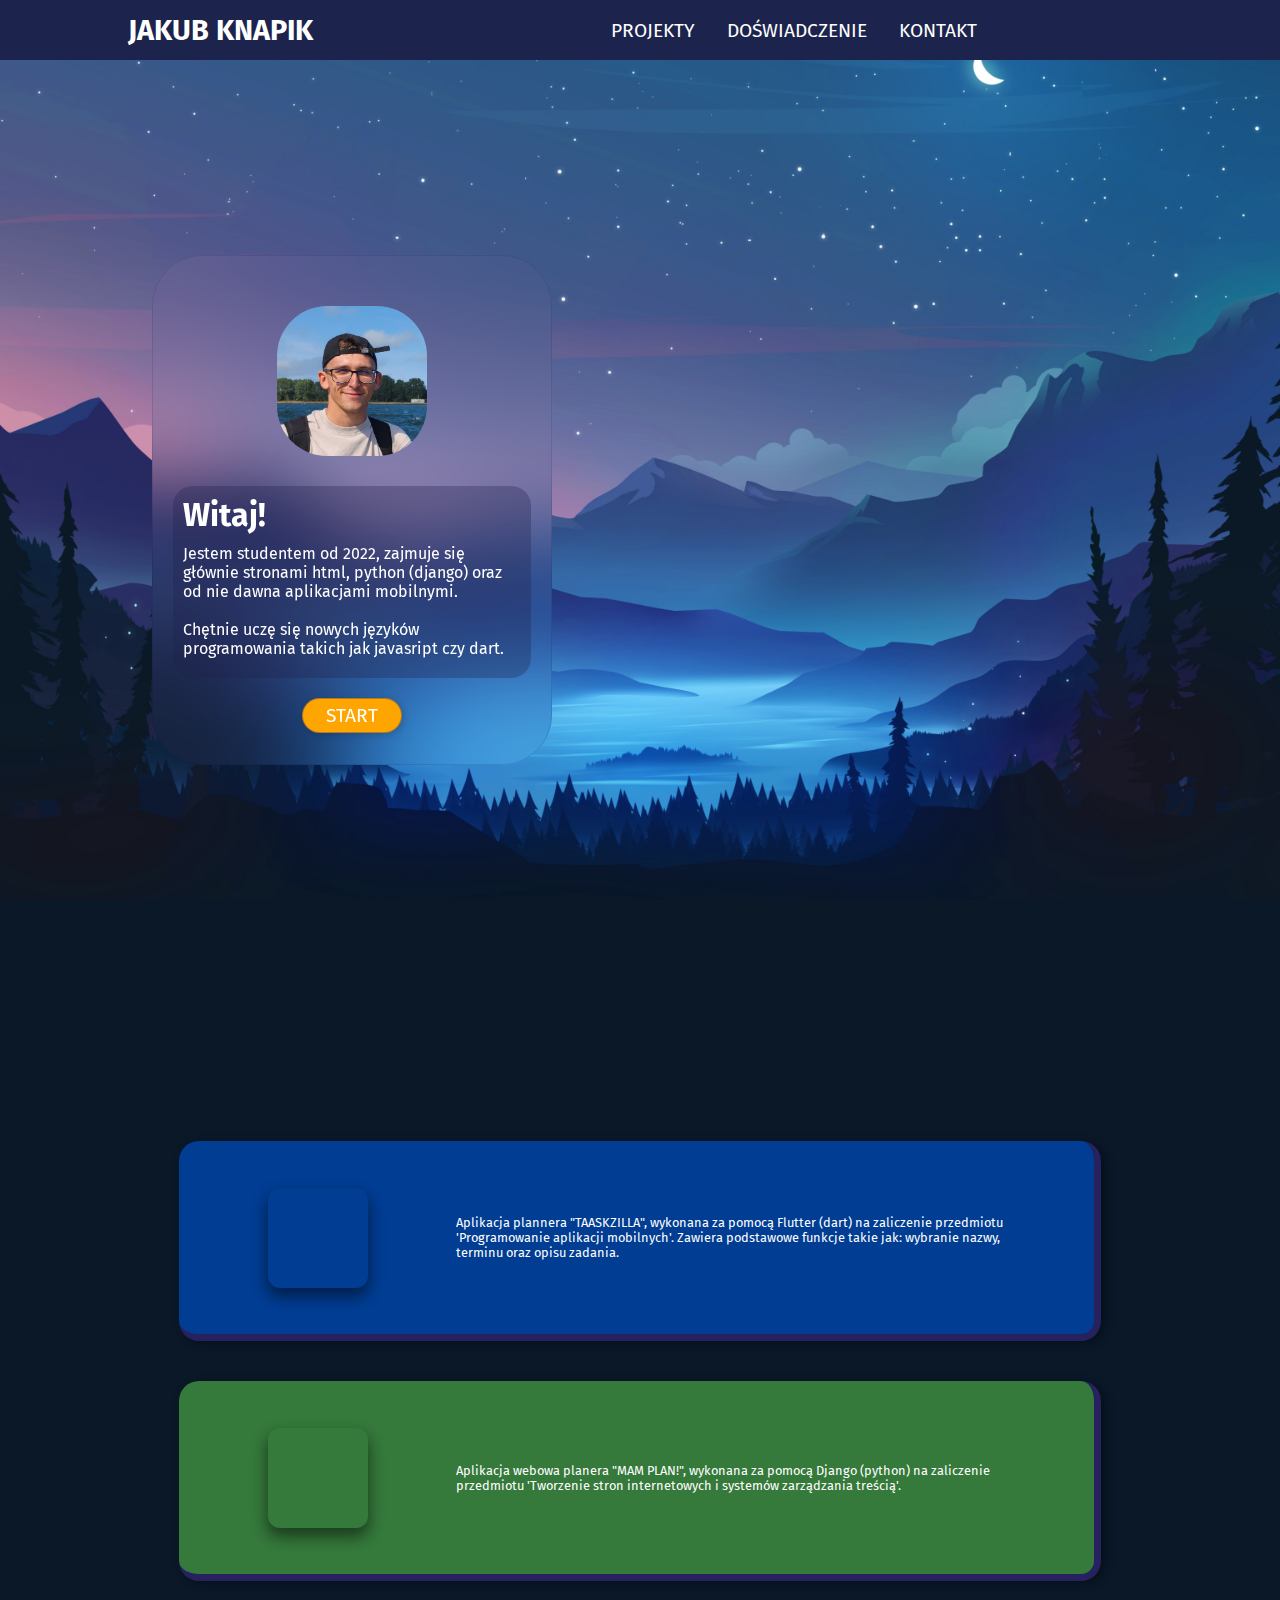
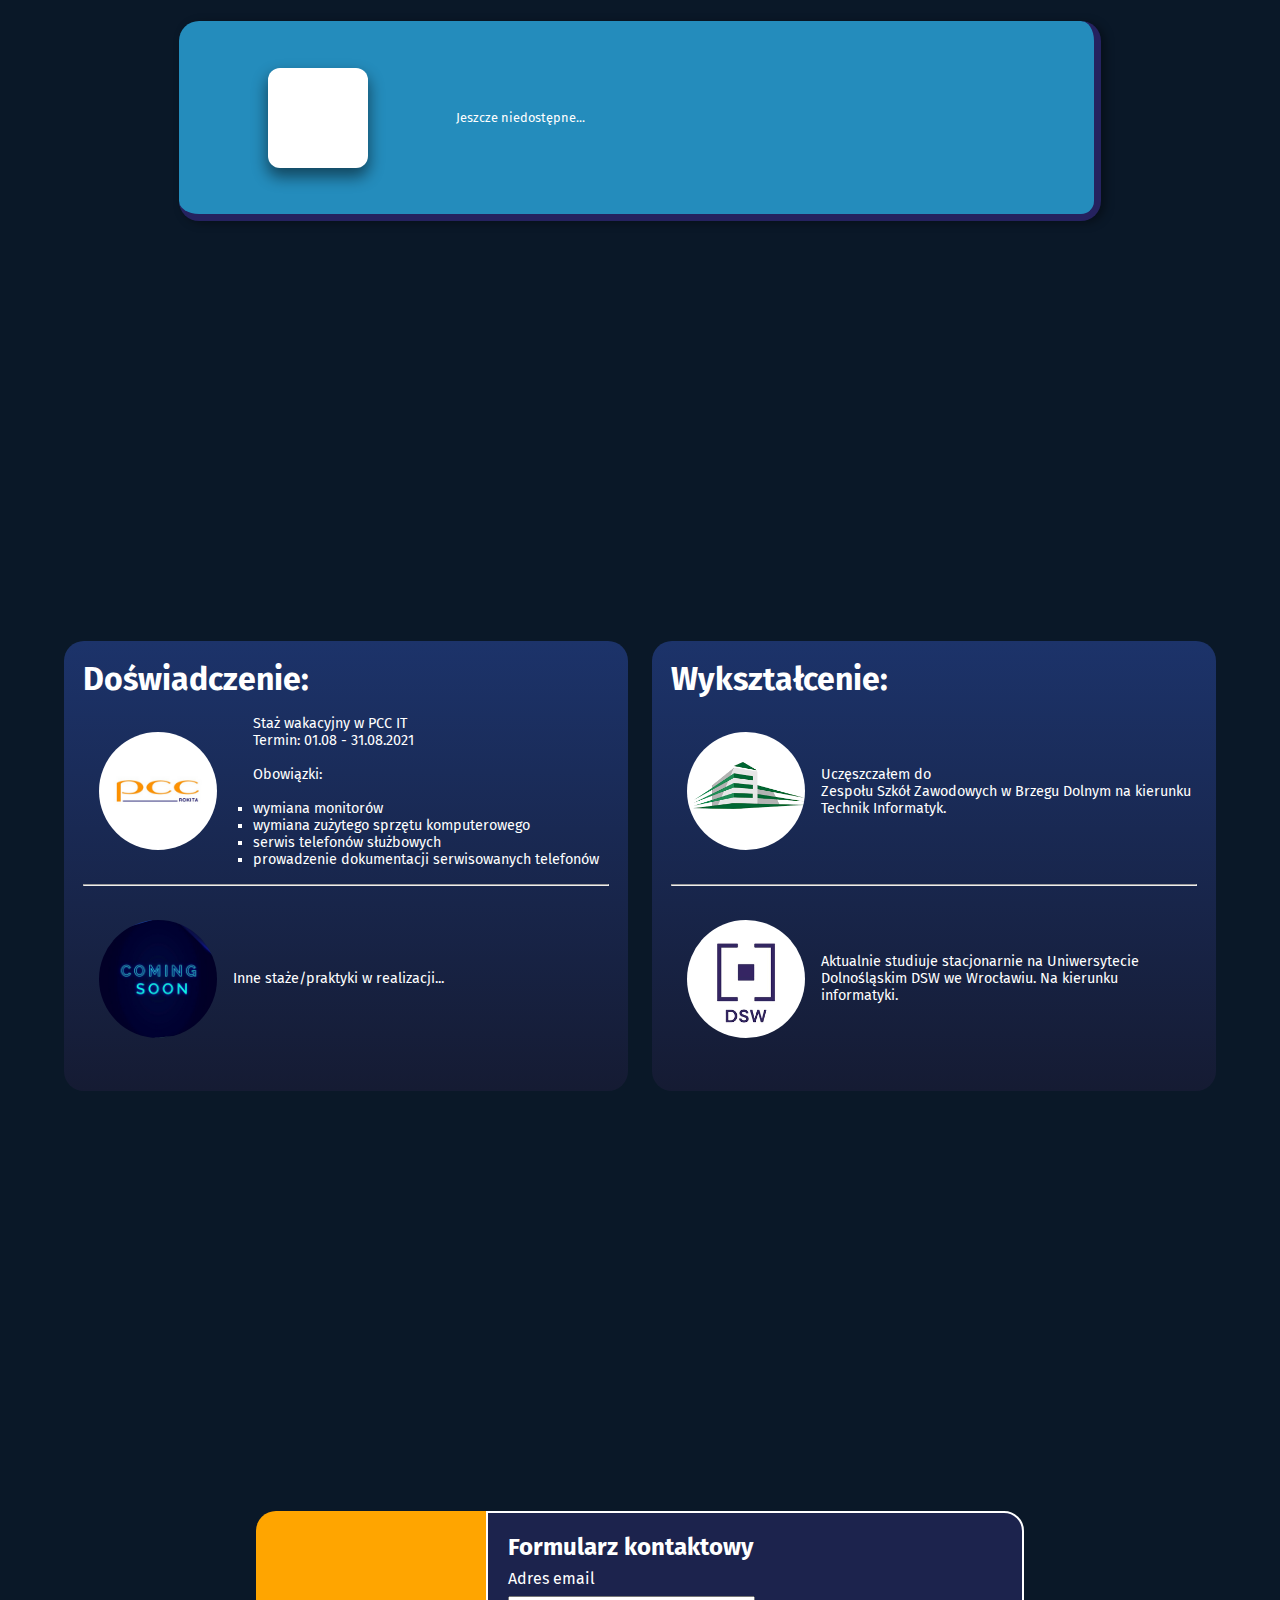
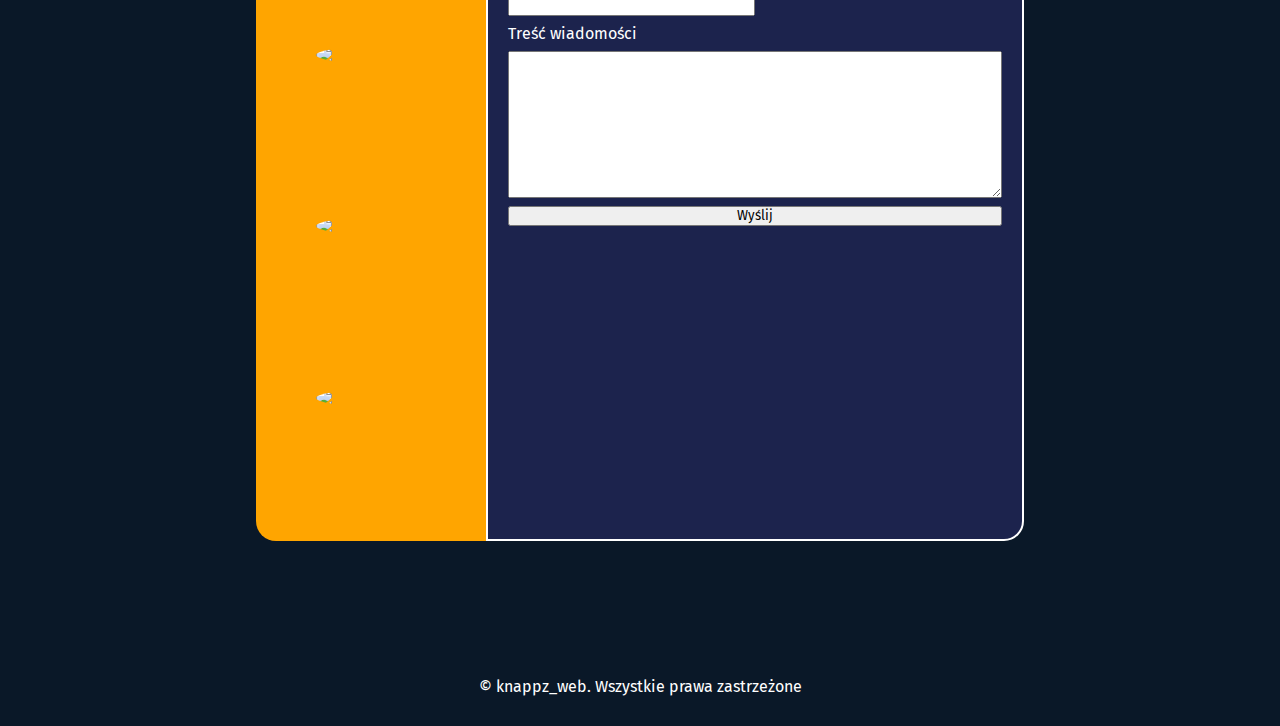
==== commit d3d268ab: "Dodanie ulepszeń do sekcji kontaktu." ====
--- a/index.html
+++ b/index.html
@@ -43,10 +43,10 @@
 
       <!-- MENU RESPONSYWNE -->
       <div class="dropdown_menu">
-        <li><a href="#">Home</a></li>
+        <li><a href="#">Strona główna</a></li>
         <li><a href="#projects">Projekty</a></li>
         <li><a href="#experience">Doświadczenie</a></li>
-        <li><a href="#footer">Sociale</a></li>
+        <li><a href="#footer">Kontakt</a></li>
       </div>
     </header>
 
@@ -93,7 +93,7 @@
           </p>
         </a>
 
-        <a href="djangoapp.html" target="_blank" title="Django Web" class="p1">
+        <a href="djangoapp.html" title="Django Web" class="p1">
           <div class="cursor-on">
             <h1>Sprawdź -></h1>
           </div>
@@ -103,7 +103,7 @@
           </p>
         </a>
 
-        <a href=" " target="_blank" title="NegrarCafe Web" class="p1 bottom">
+        <a href=" " title="NegrarCafe Web" class="p1 bottom">
           <div class="cursor-on">
             <h1>Sprawdź -></h1>
           </div>
@@ -116,48 +116,64 @@
 
       <section id="experience">
 
-        <h1>- - Moje doświadczenie - - </h1>
-        <div class="tile first">
-
-          <div class="tile-one first">
-            <h3>Zespół Szkół Zawodowych w Brzegu Dolnym</h3>
-            <p>Lorem ipsum dolor sit amet, consectetur adipiscing elit, sed do eiusmod tempor incididunt ut labore et dolore magna aliqua. 
-              Ut enim ad minim veniam, quis nostrud exercitation. 
+        <div class="leftcolumn">
+          <h1>Doświadczenie:</h1>
+          <section>
+            <img src="img/pcc.png" alt="pcc">
+          
+          <ul class="staz">
+            Staż wakacyjny w PCC IT <br>
+            Termin:  01.08 - 31.08.2021
+            <br>
+            <br>
+            Obowiązki:
+            <br>
+            <br>
+              
+            <li>wymiana monitorów</li>
+            <li>wymiana zużytego sprzętu komputerowego</li>
+            <li>serwis telefonów służbowych</li>
+            <li>prowadzenie dokumentacji serwisowanych telefonów</li>
+
+          </ul>
+          
+          </section>
+          <hr>
+          <section>
+            <img src="img/soon.jpg" alt="soon">
+            <p>Inne staże/praktyki w realizacji...</p>
+          </section>
+        </div>
+        
+        
+        <div class="rightcolumn">
+          <h1>Wykształcenie:</h1>
+
+          <section>
+          <img src="img/zetka.png" alt="zetka">
+          <p>
+            Uczęszczałem do <br> 
+            Zespołu Szkół Zawodowych w Brzegu Dolnym na kierunku Technik Informatyk.
+          </p>
+          </section>
+          
+          <hr>
+
+          <section>
+            <img src="img/dsw.png" alt="dsw">
+            <p>
+              Aktualnie studiuje stacjonarnie na Uniwersytecie Dolnośląskim DSW we 
+              Wrocławiu. Na kierunku informatyki.<br> 
             </p>
-          </div>
-         <div class="secound-img"></div>
-
-        </div>
-
-        <div class="tile secound">
-          <div class="third-img"></div>
-
-          <div class="tile-one">
-            <h3>Nazwa kafelka</h3>
-            <p>Lorem ipsum dolor sit amet, consectetur adipiscing elit, sed do eiusmod tempor incididunt ut labore et dolore magna aliqua. 
-              Ut enim ad minim veniam, quis nostrud exercitation ullamco. 
-            </p>
-          </div>
-        </div>
-
-        <div class="tile third">
-          
-          <div class="tile-one">
-            <h3>Uniwersytet Dolnośląski DSW we Wrocławiu</h3>
-            <p>Lorem ipsum dolor sit amet, consectetur adipiscing elit, sed do eiusmod tempor incididunt ut labore et dolore magna aliqua. 
-              Ut enim ad minim veniam, quis nostrud exercitation ullamco laboris nisi ut aliquip ex ea commodo consequat. 
-              </p>
-          </div>
-         <div class="third-img"></div>
-
-        </div>
-        
-        
-
+          </section>
+
+        </div>
+        
       </section>
 
       <section id="contact">
-        <a
+        <div class="icons">
+          <a
           class="blok ig"
           href="https://www.instagram.com/jakubenz311/"
           target="_blank"
@@ -165,22 +181,33 @@
           <img
             src="https://cdn4.iconfinder.com/data/icons/social-media-2210/24/Instagram-512.png"
           />
-          <p>jakubenz311</p>
         </a>
 
         <a class="blok gh" href="https://github.com/knaappz" target="_blank">
           <img
             src="https://cdn.pixabay.com/photo/2022/01/30/13/33/github-6980894_1280.png"
           />
-          <p>knaappz</p>
         </a>
 
         <a class="blok dc" href="https://discord.com/" target="_blank">
           <img
             src="https://cdn3.iconfinder.com/data/icons/popular-services-brands-vol-2/512/discord-512.png"
           />
-          <p>knappz</p>
-        </a>
+        </a>
+        </div>
+       
+        <div class="form-contact">
+          <form method="post" action="" id="contact_form">
+            <h2>Formularz kontaktowy</h2>             
+              <label for="email">Adres email</label>
+              <input type="text" name="email" id="email" class="formField" />
+              <label for="message">Treść wiadomości</label>
+              <textarea name="message" id="message" class="formField"></textarea>
+              <button id="sendBtn">Wyślij</button>
+          </form>
+        </div>
+        
+        
       </section>
 
       <div id="footer">
--- a/style.css
+++ b/style.css
@@ -1,8 +1,9 @@
 :root {
-    --color-brd-blue: #1d1d1d;
+    --color-brd-blue: #25225f;
     --color-header: rgb(28, 35, 77);
     --color-dViolet: #21214b4f;
-    --color-tile: #ffb36264;
+    --color-column: linear-gradient(to top, #151b33, #1c336a);
+    --color-hometile: linear-gradient(to top, #3d4e84, #202d5e);
 }
 
 * {
@@ -43,9 +44,7 @@
     background-size: cover;
 }
 
-li {
-    list-style: none;
-}
+
 
 a {
     text-decoration: none;
@@ -62,6 +61,12 @@
     position: sticky;
     top: 0;
     background: var(--color-header);
+
+}
+
+header li {
+    list-style: none;
+
 }
 
 .navbar {
@@ -200,7 +205,8 @@
 
 
 .leftside {
-    background-image: linear-gradient(to top, #3d4e84, #202d5e);
+    backdrop-filter: blur(40px);
+    border: 1px solid rgba(17, 7, 58, 0.12);
     padding: 20px;
     display: flex;
     flex-direction: column;
@@ -402,94 +408,109 @@
 
 #experience {
     height: 100vh;
-    display: flex;
-    color: #fff;
-    flex-direction: column;
-    align-items: center;
-    justify-content: space-evenly;
-}
-
-.tile {
-    display: flex;
-    width: 80%;
-    height: 200px;
+    color: #fff;
+    display: flex;
+    flex-direction: row;
+    justify-content: space-between;
+    align-items: center;
+    box-sizing: content-box;
+}
+
+#experience img {
+    border-radius: 50%;
+    width: 150px;
+    padding: 1rem;
+}
+
+.staz {
+    list-style: square;
+    margin-left: 20px;
+}
+
+.leftcolumn,
+.rightcolumn {
+    border-radius: 20px;
+    margin-top: 20px;
+    width: 49%;
+    height: 50%;
+    padding: 1.2rem;
+    background-image: var(--color-column);
+    display: flex;
+    flex-direction: column;
+
+}
+
+.leftcolumn {}
+
+.rightcolumn {}
+
+#experience section {
+    margin-top: 10px;
     margin-bottom: 10px;
-    margin-top: 10px;
-    justify-content: space-between;
-    background-color: #1d1d1d;
-    box-shadow: 0px 0px 200px rgba(255, 166, 0, 0.302);
-}
-
-.tile-one {
-    width: 50%;
-    padding: 10px;
-    height: 200px;
-    display: flex;
-    align-items: center;
-    background-color: var(--color-tile);
-    flex-direction: column;
-    justify-content: space-evenly;
-    text-align: center;
-    transition: 0.3s;
-}
-
-.tile-one:hover {
-    scale: 0.92;
-    border-radius: 20px;
-}
-
-
-.tile-one h3 {
-    color: #fff;
-}
-
-.first {
-    border-top-left-radius: 20px;
-}
-
-.third {
-    border-bottom-right-radius: 20px;
-
-}
-
-.tile p {
-    font-size: 0.8rem;
-}
-
-.tile img {
-    height: 100%;
-
-}
-
-.third-img {
-    background-image: url(https://www.dsw.edu.pl/sites/dsw/files/media/image/DSW%20202002%203628.jpg);
-    width: 50%;
-    height: 200px;
-    background-position: center;
-    background-size: cover;
-    border-bottom-right-radius: 20px;
-}
-
-.secound-img {
-    background-image: url(https://d-art.ppstatic.pl/kadry/k/r/1/d5/15/52ee9e414b4f7_o_full.jpg);
-    width: 50%;
-    height: 200px;
-    background-position: center;
-    background-size: cover;
+    height: 70%;
+    display: flex;
+    align-items: center;
+    font-size: 0.9rem;
+
 }
 
 #contact {
     height: 100vh;
-    width: 90%;
+    width: 60%;
     color: #fff;
     margin: 20px auto 0 auto;
     border-radius: 20px;
     padding-top: 60px;
     display: flex;
-    flex-direction: row;
-    flex-wrap: wrap;
-    justify-content: center;
-    align-content: center;
+    justify-content: space-evenly;
+    align-items: center;
+}
+
+.form-contact,
+.icons {
+    background-color: var(--color-header);
+}
+
+.icons {
+    display: flex;
+    flex-direction: column;
+    align-items: center;
+    justify-content: space-evenly;
+    width: 30%;
+    border-bottom-left-radius: 20px;
+    border-top-left-radius: 20px;
+    height: 70vh;
+    background-color: orange;
+
+
+}
+
+
+.form-contact {
+    height: 70vh;
+    width: 70%;
+    border: 2px solid white;
+    height: 70vh;
+    border-bottom-right-radius: 20px;
+    border-top-right-radius: 20px;
+    padding: 20px;
+}
+
+.form-contact form {
+    display: flex;
+    width: 100%;
+    height: 50%;
+    flex-direction: column;
+    justify-content: space-between;
+}
+
+.form-contact textarea {
+    width: 100%;
+    height: 50%;
+}
+
+.form-contact input {
+    width: 50%;
 }
 
 .blok img {
@@ -499,39 +520,24 @@
 }
 
 .blok {
-    width: 150px;
-    height: 150px;
     display: flex;
     flex-direction: column;
     justify-content: center;
     align-items: center;
     transition: 0.4s;
     margin: 10px;
+    border-radius: 50%;
+
 }
 
 .blok p {
     font-size: 18px;
 }
 
-.ig:hover {
-    color: rgb(247, 131, 6);
-
-}
-
-.dc:hover {
-    color: #7289da
-}
-
-.gh:hover {
-    color: #6f6e6e;
-
-
-}
-
 .blok:hover {
-    scale: 1.1;
-    transform: translateY(-15px);
-}
+    transform: translateX(-20px);
+}
+
 
 
 #footer {
@@ -575,14 +581,46 @@
         font-size: 12px;
     }
 
+    #experience {
+        display: flex;
+        flex-direction: column;
+        justify-content: flex-start;
+
+    }
+
+    .leftcolumn,
+    .rightcolumn {
+        width: 80%;
+        height: auto;
+        margin-top: 0;
+    }
+
+    .rightcolumn {
+        margin-top: 10px;
+    }
+
+    #experience section {
+        flex-direction: column;
+        font-size: 0.75rem;
+
+    }
+
+    #experience img {
+        width: 100px;
+
+    }
+
+    #experience h1 {
+        font-size: 1rem;
+    }
+
+    #contact {
+        width: 90%;
+    }
+
 }
 
 @media (max-width: 732px) {
-
-    .blok {
-        margin: 0;
-        padding: 0;
-    }
 
     footer {
         text-align: left;
@@ -628,6 +666,7 @@
     .p1 p {
         font-size: 0.7rem;
     }
+
 }
 
 @media (max-width: 539px) {
@@ -645,15 +684,25 @@
         font-size: 0.6rem;
         width: 80%;
     }
+
+    #contact img {
+        width: 95%;
+    }
 }
 
 @media (max-width: 451px) {
     .p1 p {
-        font-size: 0.57rem;
+        font-size: 0.7rem;
     }
 
     .box {
         width: 70px;
         height: 70px;
     }
+
+    .form-contact {
+        display: flex;
+        flex-direction: column;
+        align-items: center;
+    }
 }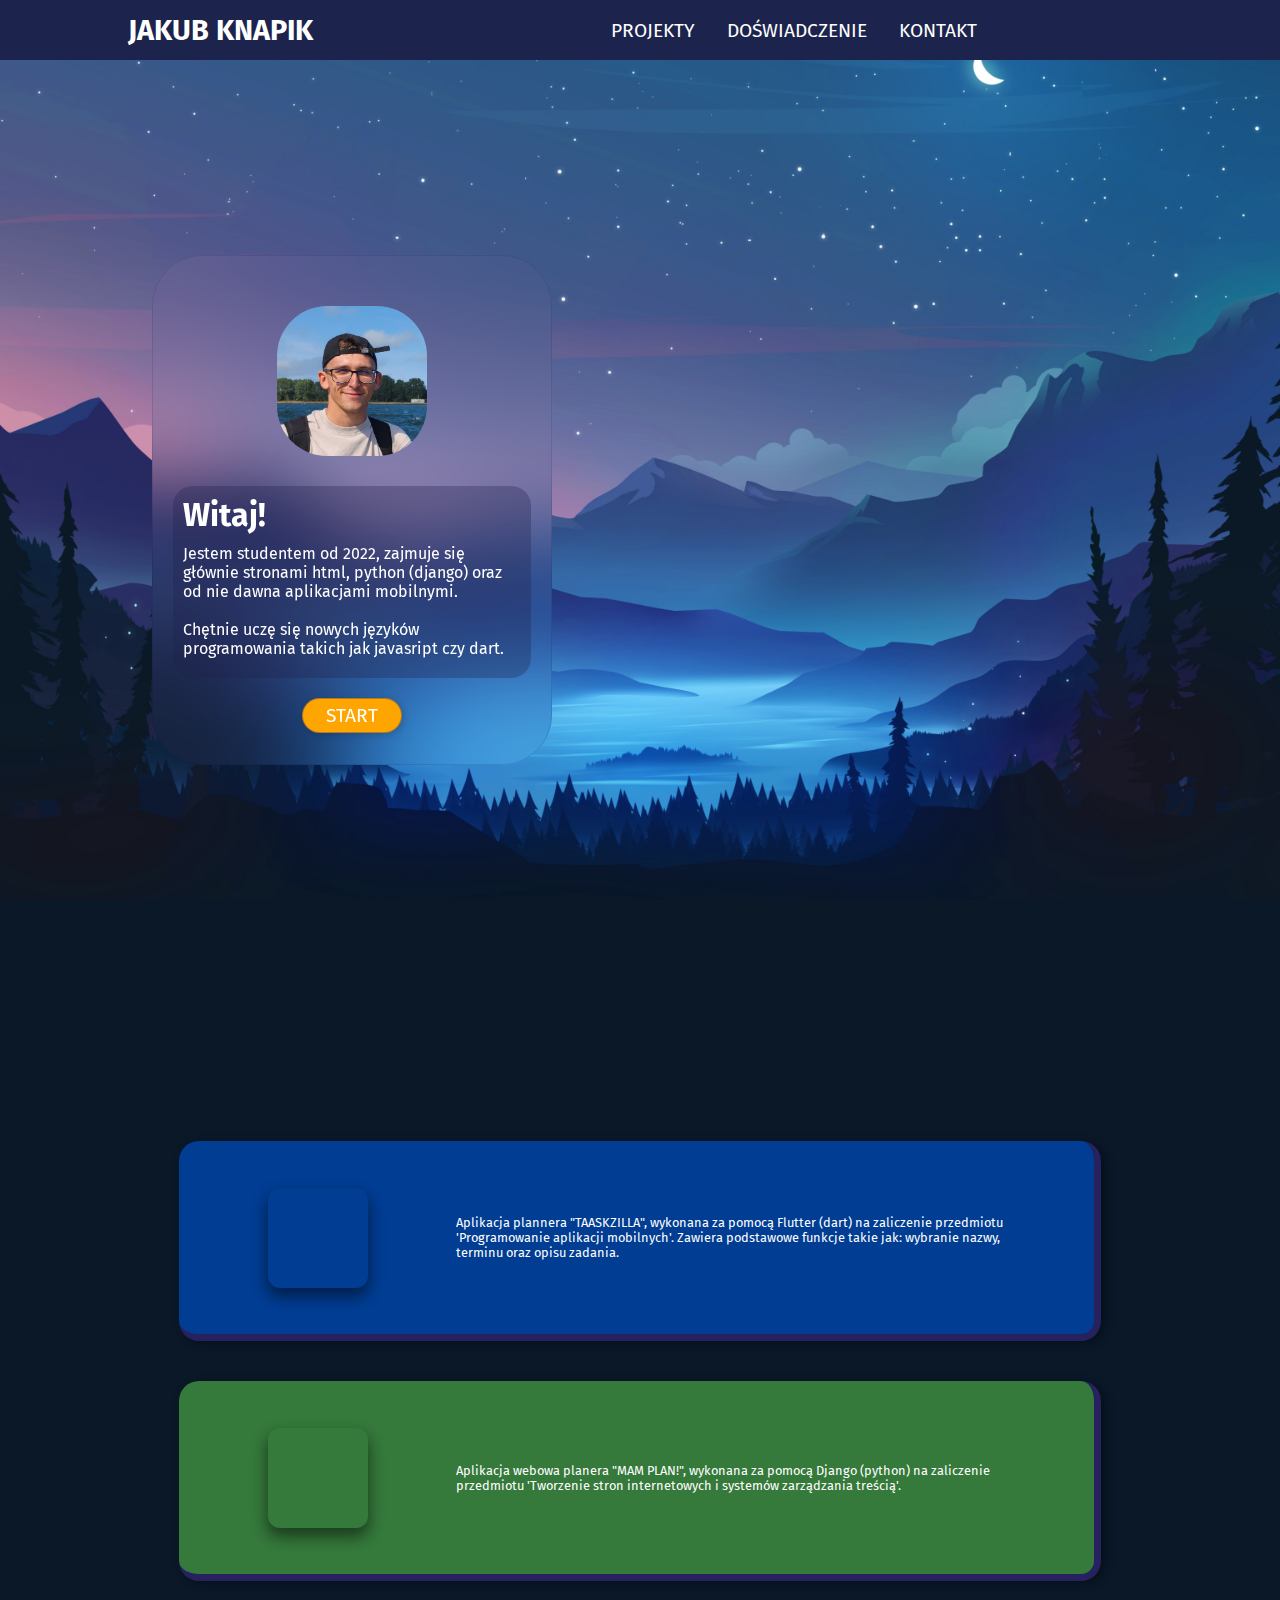
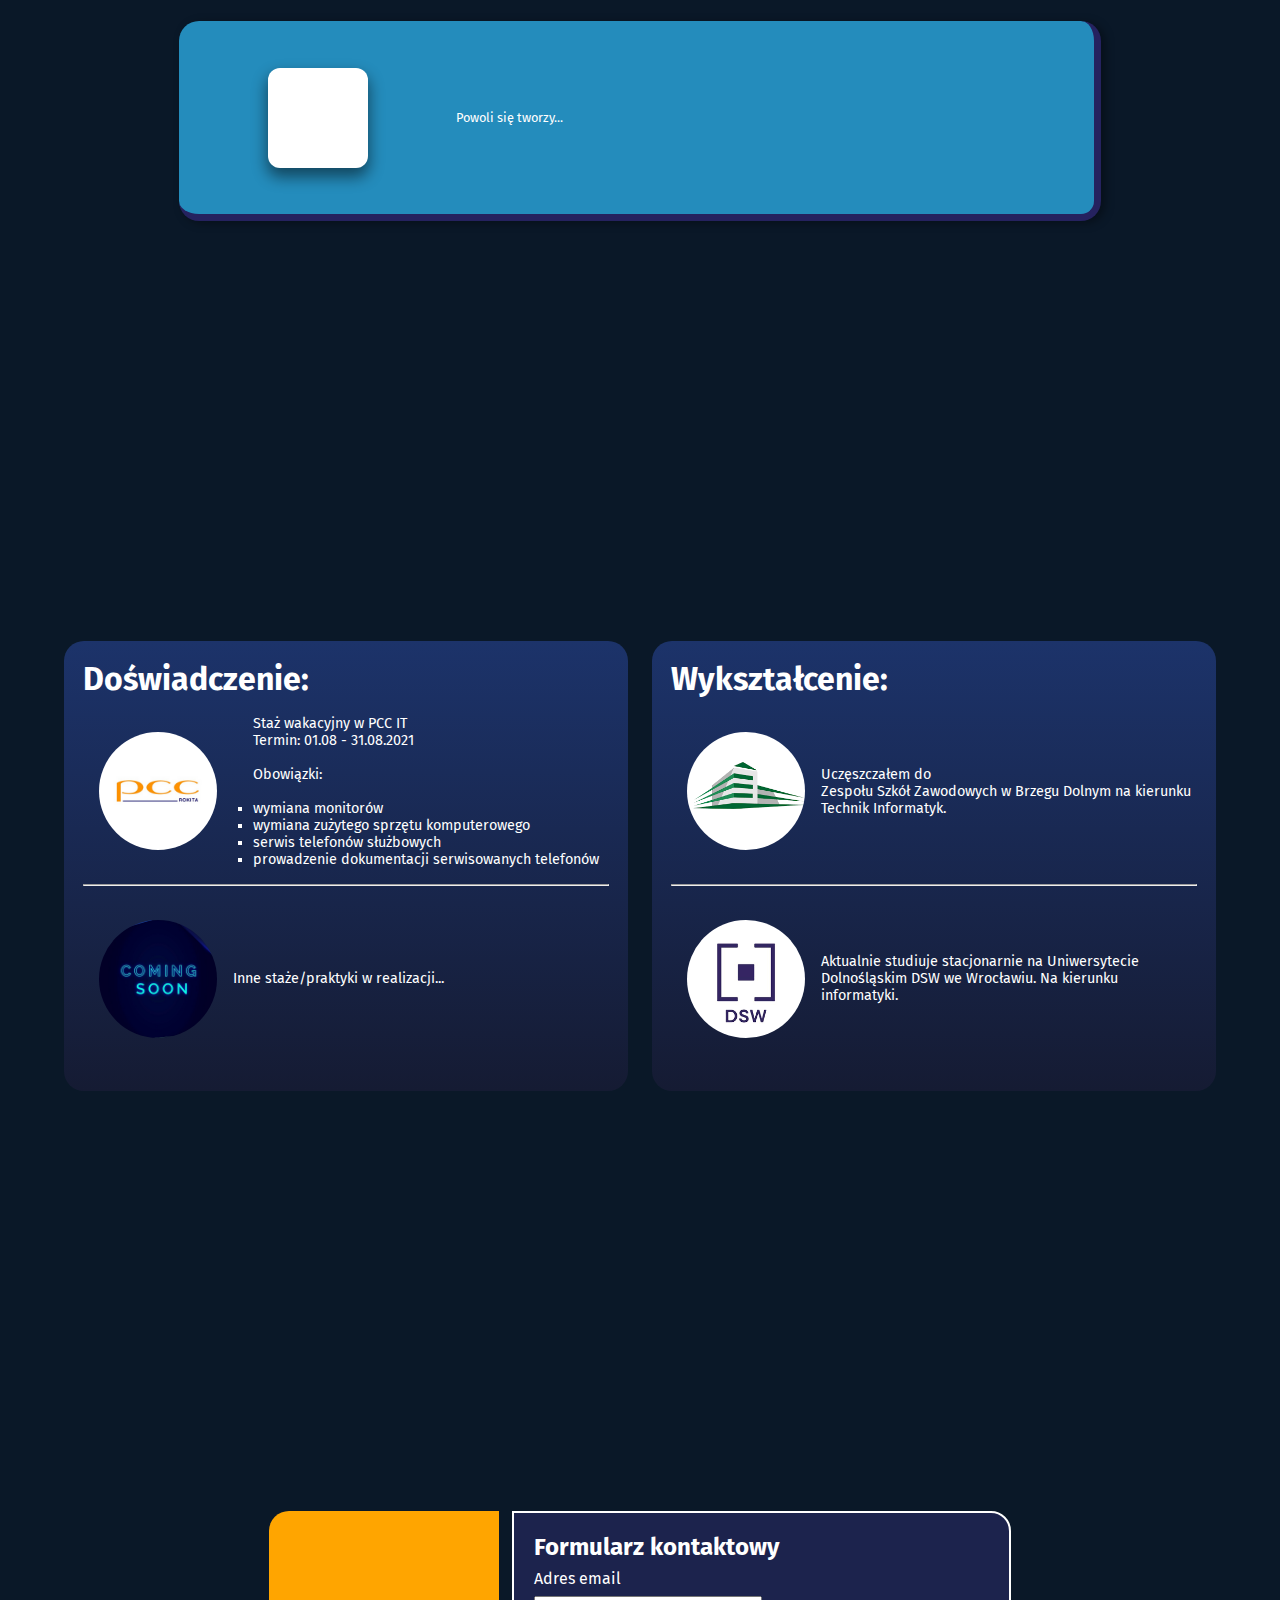
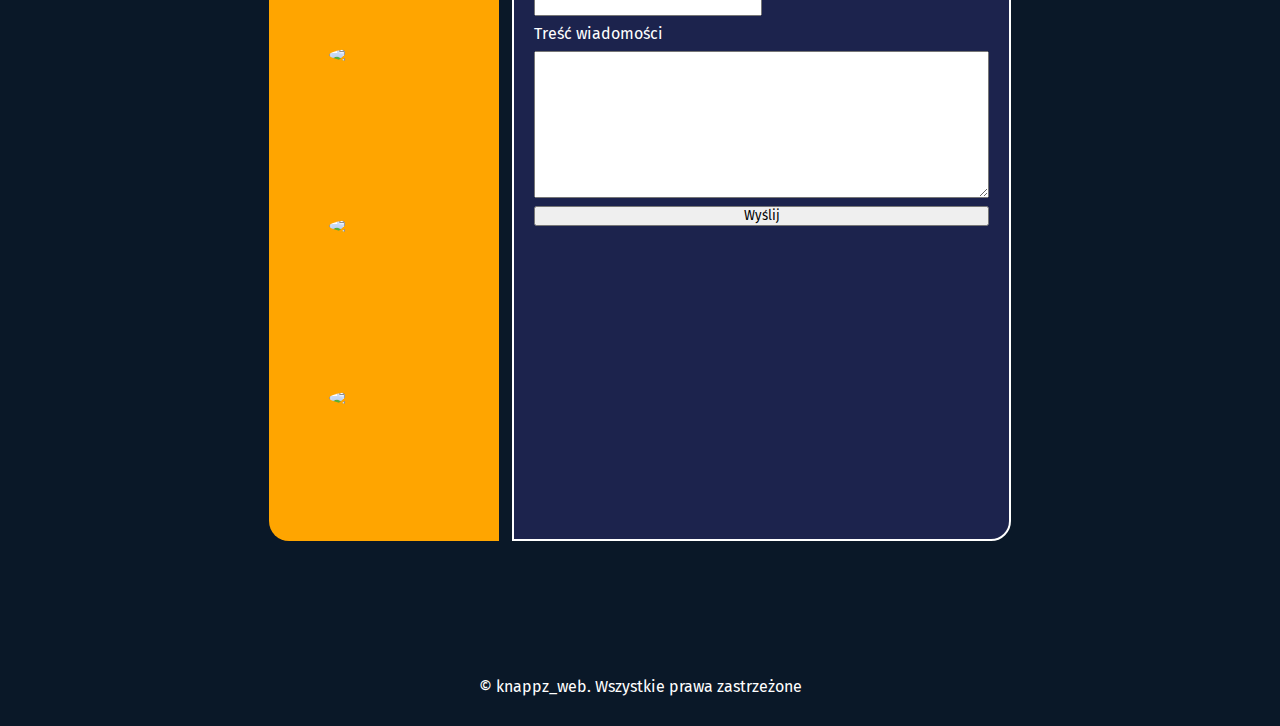
==== commit 0dea4ad5: "Odstep pomiędzy blokami w kontakt oraz link do NegrarCafe" ====
--- a/index.html
+++ b/index.html
@@ -103,13 +103,13 @@
           </p>
         </a>
 
-        <a href=" " title="NegrarCafe Web" class="p1 bottom">
+        <a href="http://kucyk.ct8.pl" target="_blank" title="NegrarCafe Web" class="p1 bottom">
           <div class="cursor-on">
             <h1>Sprawdź -></h1>
           </div>
           <div class="box img-wp"></div>
           <p>
-            Jeszcze niedostępne...
+            Powoli się tworzy...
           </p>
         </a>
       </section>
--- a/style.css
+++ b/style.css
@@ -488,7 +488,7 @@
 
 .form-contact {
     height: 70vh;
-    width: 70%;
+    width: 65%;
     border: 2px solid white;
     height: 70vh;
     border-bottom-right-radius: 20px;
